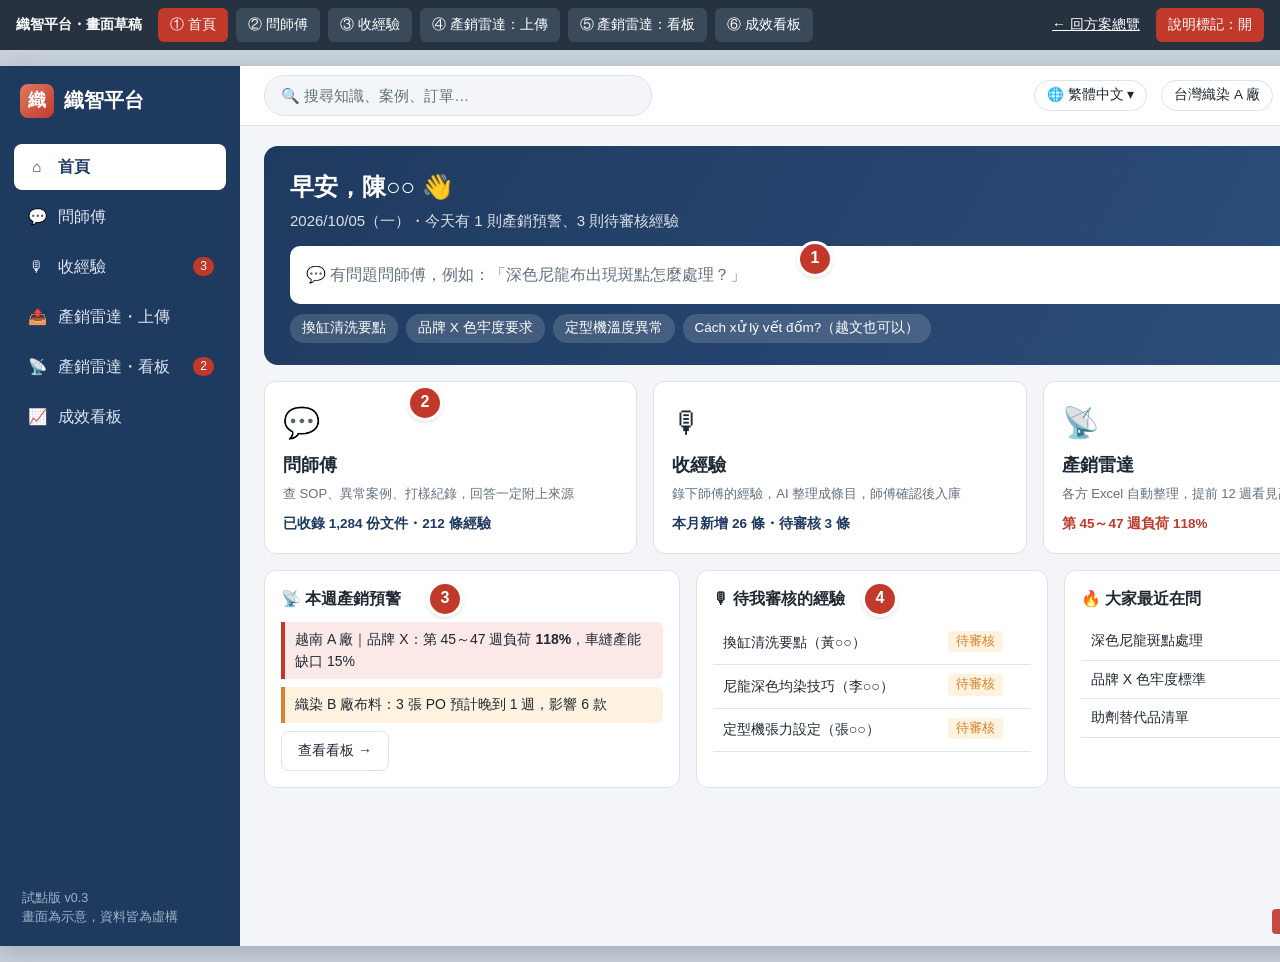
==== option_a.html @ 08788fbf "Add option hub and mockups for options B, C, D Co-Authored-By: Claude Opus 5.5 <noreply@anthropic.co" ====
<!doctype html>
<html lang="zh-Hant">
<head>
<meta charset="utf-8">
<meta name="viewport" content="width=device-width, initial-scale=1">
<title>織智平台 畫面草稿</title>
<style>
:root{
  --navy:#1F3A5F; --navy-2:#2C4F7C; --navy-soft:#E8EEF6;
  --red:#C0392B; --red-soft:#FBE9E7; --amber:#D9822B; --amber-soft:#FFF3E0;
  --green:#2E7D32; --green-soft:#E8F5E9;
  --bg:#F3F5F8; --card:#FFFFFF; --line:#DDE3EA; --text:#1F2933; --muted:#62707F;
}
*{box-sizing:border-box}
html,body{margin:0}
body{background:#C9D1DB;font-family:"Microsoft JhengHei","PingFang TC","Noto Sans TC",sans-serif;color:var(--text);font-size:15px;line-height:1.55}
.toolbar{position:sticky;top:0;z-index:50;background:#26323F;color:#fff;display:flex;gap:8px;align-items:center;padding:8px 16px;font-size:14px;flex-wrap:wrap}
.toolbar b{margin-right:8px}
.toolbar button{background:#3B4A5A;color:#fff;border:0;border-radius:6px;padding:6px 12px;font:inherit;cursor:pointer}
.toolbar button.on{background:var(--red)}
.toolbar .sp{flex:1}
body.shot .toolbar{display:none}

.app{width:1440px;height:880px;margin:16px auto;background:var(--bg);display:grid;grid-template-columns:240px 1fr;grid-template-rows:60px 1fr;box-shadow:0 6px 24px rgba(0,0,0,.18);position:relative;overflow:hidden}
body.shot .app{margin:0;box-shadow:none}
.side{grid-row:1/3;background:var(--navy);color:#DCE6F2;padding:18px 14px;display:flex;flex-direction:column;gap:4px}
.logo{display:flex;align-items:center;gap:10px;color:#fff;font-weight:700;font-size:20px;margin:0 6px 22px}
.logo i{width:34px;height:34px;border-radius:8px;background:linear-gradient(135deg,#E07A5F,#C0392B);display:grid;place-items:center;font-style:normal;font-size:18px}
.nav{display:flex;align-items:center;gap:10px;padding:11px 12px;border-radius:8px;cursor:pointer;font-size:15.5px}
.nav:hover{background:rgba(255,255,255,.08)}
.nav.on{background:#fff;color:var(--navy);font-weight:700}
.nav .ic{width:22px;text-align:center}
.nav .cnt{margin-left:auto;background:var(--red);color:#fff;border-radius:10px;font-size:12px;padding:0 7px}
.side .foot{margin-top:auto;font-size:12.5px;color:#9FB2C8;padding:0 8px}
.top{background:#fff;border-bottom:1px solid var(--line);display:flex;align-items:center;gap:14px;padding:0 24px}
.top .search{flex:1;max-width:560px;background:var(--bg);border:1px solid var(--line);border-radius:20px;padding:8px 16px;color:var(--muted)}
.top .sp{flex:1}
.pill{border:1px solid var(--line);border-radius:16px;padding:4px 12px;font-size:13.5px;background:#fff}
.user{display:flex;align-items:center;gap:8px;font-size:14px}
.avatar{width:34px;height:34px;border-radius:50%;background:#7A9CC6;color:#fff;display:grid;place-items:center;font-weight:700}
.demo-tag{position:absolute;right:16px;bottom:12px;background:rgba(192,57,43,.9);color:#fff;font-size:12px;padding:3px 10px;border-radius:4px;z-index:5}

.main{padding:20px 24px;overflow:hidden;position:relative}
.screen{display:none;height:100%}
.screen.on{display:block}
h1{font-size:22px;margin:0 0 4px}
.sub{color:var(--muted);font-size:14px;margin-bottom:14px}
.card{background:var(--card);border:1px solid var(--line);border-radius:12px;padding:16px}
.card h3{margin:0 0 10px;font-size:16px;display:flex;align-items:center;gap:8px}
.muted{color:var(--muted)}
.small{font-size:13px}
.btn{display:inline-block;border-radius:8px;padding:8px 16px;font-size:14px;border:1px solid var(--line);background:#fff;cursor:pointer}
.btn.pri{background:var(--navy);border-color:var(--navy);color:#fff}
.btn.red{background:var(--red);border-color:var(--red);color:#fff}
.tag{display:inline-block;border-radius:4px;padding:1px 8px;font-size:12.5px;background:var(--navy-soft);color:var(--navy);margin:0 4px 4px 0}
.tag.red{background:var(--red-soft);color:var(--red)} .tag.amber{background:var(--amber-soft);color:var(--amber)} .tag.green{background:var(--green-soft);color:var(--green)}
.row{display:flex;gap:16px}
table{border-collapse:collapse;width:100%;font-size:14px}
th,td{border-bottom:1px solid var(--line);padding:8px 10px;text-align:left}
th{background:#F7F9FB;color:var(--muted);font-weight:600}

/* annotations */
.anno{position:absolute;z-index:20;width:30px;height:30px;border-radius:50%;background:var(--red);color:#fff;font-weight:700;display:grid;place-items:center;font-size:16px;box-shadow:0 0 0 3px #fff,0 2px 6px rgba(0,0,0,.3)}
body.noanno .anno{display:none}

/* home */
.hero{background:linear-gradient(120deg,var(--navy),var(--navy-2));color:#fff;border-radius:14px;padding:22px 26px}
.hero h1{color:#fff;font-size:24px}
.askbox{margin-top:14px;background:#fff;border-radius:10px;padding:12px 16px;color:var(--muted);display:flex;align-items:center;gap:10px;font-size:16px}
.askbox .go{margin-left:auto;background:var(--red);color:#fff;border-radius:8px;padding:6px 16px;font-size:14px}
.chips{margin-top:10px;display:flex;gap:8px;flex-wrap:wrap}
.chips span{background:rgba(255,255,255,.15);border-radius:14px;padding:4px 12px;font-size:13.5px}
.mods{display:grid;grid-template-columns:repeat(3,1fr);gap:16px;margin-top:16px}
.mod{background:#fff;border:1px solid var(--line);border-radius:12px;padding:18px;cursor:pointer}
.mod .ic{font-size:30px}
.mod h3{margin:6px 0 4px;font-size:18px}
.mod .num{font-size:13.5px;margin-top:10px;color:var(--navy);font-weight:700}

/* chat */
.chat-grid{display:grid;grid-template-columns:230px 1fr 330px;gap:16px;height:100%}
.hist .item{padding:9px 10px;border-radius:8px;font-size:14px;margin-bottom:4px}
.hist .item.on{background:var(--navy-soft);color:var(--navy);font-weight:700}
.filter{font-size:13.5px;margin-bottom:10px}
.filter label{display:block;color:var(--muted);font-size:12.5px;margin-top:8px}
.filter .sel{border:1px solid var(--line);border-radius:6px;padding:5px 9px;background:#fff}
.chat{display:flex;flex-direction:column;gap:12px;overflow:hidden}
.msg-q{align-self:flex-end;background:var(--navy);color:#fff;border-radius:14px 14px 2px 14px;padding:10px 14px;max-width:80%}
.msg-a{background:#fff;border:1px solid var(--line);border-radius:2px 14px 14px 14px;padding:14px 16px;font-size:14.5px}
.msg-a h4{margin:8px 0 4px;font-size:14.5px;color:var(--navy)}
.msg-a ol,.msg-a ul{margin:0;padding-left:20px}
.src{display:flex;gap:8px;flex-wrap:wrap;margin-top:10px}
.src span{border:1px solid #B8C7DA;background:var(--navy-soft);color:var(--navy);border-radius:6px;padding:3px 9px;font-size:13px}
.fb{display:flex;gap:8px;align-items:center;margin-top:10px;font-size:13.5px}
.fb .btn{padding:4px 12px;font-size:13px}
.inputbar{margin-top:auto;background:#fff;border:1px solid var(--line);border-radius:10px;padding:10px 14px;color:var(--muted);display:flex;gap:10px;align-items:center}
.inputbar .go{margin-left:auto;background:var(--navy);color:#fff;border-radius:8px;padding:5px 14px}
.notfound{background:var(--amber-soft);border:1px solid #F0C08A;border-radius:2px 14px 14px 14px;padding:12px 16px;font-size:14px}
.doc-prev{font-size:13.5px}
.doc-prev .hl{background:#FFF2A8}
.doc-prev .meta{font-size:12.5px;color:var(--muted);border-bottom:1px solid var(--line);padding-bottom:8px;margin-bottom:8px}

/* capture */
.steps{display:flex;gap:0;margin-bottom:14px}
.step{flex:1;text-align:center;font-size:14px;color:var(--muted);position:relative;padding-top:34px}
.step::before{content:attr(data-n);position:absolute;top:0;left:50%;transform:translateX(-50%);width:28px;height:28px;border-radius:50%;background:#C9D3DE;color:#fff;display:grid;place-items:center;font-weight:700;z-index:2}
.step::after{content:"";position:absolute;top:13px;left:-50%;width:100%;height:3px;background:#C9D3DE;z-index:1}
.step:first-child::after{display:none}
.step.done::before,.step.done::after{background:var(--green)}
.step.now::before{background:var(--red)} .step.now::after{background:var(--green)}
.step.now{color:var(--red);font-weight:700}
.cap-grid{display:grid;grid-template-columns:1fr 1.25fr;gap:16px}
.audio{display:flex;align-items:center;gap:10px;background:var(--bg);border-radius:8px;padding:8px 12px;margin:10px 0}
.audio .bar{flex:1;height:6px;border-radius:3px;background:linear-gradient(90deg,var(--navy) 38%,#C9D3DE 38%)}
.ts{font-size:14px;max-height:380px;overflow:hidden}
.ts p{margin:0 0 8px}
.ts .t{color:var(--navy);font-weight:700;font-size:12.5px;margin-right:6px}
.ts .hl{background:#FFF2A8}
.field{margin-bottom:9px}
.field label{display:block;font-size:12.5px;color:var(--muted);margin-bottom:2px}
.field .box{border:1px solid var(--line);border-radius:6px;padding:6px 10px;font-size:14px;background:#FCFDFE}
.field .box ol{margin:0;padding-left:20px}
.link-ts{font-size:12px;color:var(--navy);margin-left:6px}

/* radar */
.files{display:grid;grid-template-columns:repeat(4,1fr);gap:12px;margin-bottom:14px}
.file{background:#fff;border:1px solid var(--line);border-radius:10px;padding:12px;font-size:13.5px}
.file .nm{font-weight:700;font-size:14px;word-break:break-all}
.file.sel{border:2px solid var(--navy)}
.drop{border:2px dashed #AAB7C6;border-radius:10px;display:grid;place-items:center;color:var(--muted);font-size:14px;text-align:center;padding:12px}
.conf{display:inline-block;width:70px;height:8px;border-radius:4px;background:#E3E8EE;vertical-align:middle;margin-right:6px;position:relative;overflow:hidden}
.conf i{position:absolute;left:0;top:0;bottom:0;background:var(--green)}
.conf.low i{background:var(--amber)}
.selbox{border:1px solid var(--line);border-radius:6px;padding:3px 9px;background:#fff;display:inline-block;min-width:120px}
.selbox.warn{border-color:var(--amber);background:var(--amber-soft)}
.kpis{display:grid;grid-template-columns:repeat(4,1fr);gap:12px;margin-bottom:14px}
.kpi{background:#fff;border:1px solid var(--line);border-radius:10px;padding:12px 16px}
.kpi .v{font-size:26px;font-weight:700;color:var(--navy)}
.kpi .v.red{color:var(--red)}
.kpi .l{font-size:13px;color:var(--muted)}
.heat{display:grid;grid-template-columns:120px repeat(12,1fr);gap:3px;font-size:12.5px}
.heat div{padding:6px 2px;text-align:center;border-radius:3px}
.heat .h{background:none;color:var(--muted);font-weight:600}
.heat .rh{text-align:left;padding-left:4px;font-weight:600;background:none}
.c-g{background:#CDE8CF}.c-y{background:#FCE3B4}.c-r{background:#F4B4AA;color:#7A1F14;font-weight:700}.c-l{background:#DCE6F2}
.legend{font-size:12.5px;color:var(--muted);margin-top:8px;display:flex;gap:14px}
.legend i{display:inline-block;width:12px;height:12px;border-radius:2px;margin-right:4px;vertical-align:-1px}
.alert-sum{font-size:14px}
.alert-sum .it{border-left:4px solid var(--red);background:var(--red-soft);padding:7px 10px;margin-bottom:8px;border-radius:0 6px 6px 0}
.alert-sum .it.am{border-color:var(--amber);background:var(--amber-soft)}
.todo{font-size:13.5px}
.todo div{display:flex;gap:8px;align-items:flex-start;padding:5px 0;border-bottom:1px dashed var(--line)}
.todo .ck{width:16px;height:16px;border:2px solid #9AA5B1;border-radius:3px;flex:none;margin-top:3px}

/* kpi screen */
.kgrid{display:grid;grid-template-columns:repeat(6,1fr);gap:12px;margin-bottom:16px}
.kc{background:#fff;border:1px solid var(--line);border-radius:10px;padding:12px 14px}
.kc .v{font-size:28px;font-weight:700;color:var(--navy)}
.kc .l{font-size:13px;color:var(--muted)}
.kc .t{font-size:12.5px;margin-top:4px}
.ok{color:var(--green);font-weight:700}
</style>
</head>
<body>
<div class="toolbar">
  <b>織智平台・畫面草稿</b>
  <button data-go="home">① 首頁</button>
  <button data-go="ask">② 問師傅</button>
  <button data-go="capture">③ 收經驗</button>
  <button data-go="upload">④ 產銷雷達：上傳</button>
  <button data-go="radar">⑤ 產銷雷達：看板</button>
  <button data-go="kpi">⑥ 成效看板</button>
  <span class="sp"></span><a href="index.html" style="color:#fff;margin-right:8px">← 回方案總覽</a>
  <button id="annoBtn" class="on">說明標記：開</button>
</div>

<div class="app">
  <aside class="side">
    <div class="logo"><i>織</i>織智平台</div>
    <div class="nav" data-go="home"><span class="ic">⌂</span>首頁</div>
    <div class="nav" data-go="ask"><span class="ic">💬</span>問師傅</div>
    <div class="nav" data-go="capture"><span class="ic">🎙</span>收經驗<span class="cnt">3</span></div>
    <div class="nav" data-go="upload"><span class="ic">📤</span>產銷雷達・上傳</div>
    <div class="nav" data-go="radar"><span class="ic">📡</span>產銷雷達・看板<span class="cnt">2</span></div>
    <div class="nav" data-go="kpi"><span class="ic">📈</span>成效看板</div>
    <div class="foot">試點版 v0.3<br>畫面為示意，資料皆為虛構</div>
  </aside>
  <header class="top">
    <div class="search">🔍 搜尋知識、案例、訂單…</div>
    <span class="sp"></span>
    <span class="pill">🌐 繁體中文 ▾</span>
    <span class="pill">台灣織染 A 廠</span>
    <div class="user"><div class="avatar">陳</div>陳○○・技術課</div>
  </header>

  <main class="main">
  <!-- ============ HOME ============ -->
  <section class="screen" id="s-home">
    <div class="hero">
      <h1>早安，陳○○ 👋</h1>
      <div style="opacity:.85">2026/10/05（一）・今天有 1 則產銷預警、3 則待審核經驗</div>
      <div class="askbox">💬 有問題問師傅，例如：「深色尼龍布出現斑點怎麼處理？」<span class="go">提問</span></div>
      <div class="chips"><span>換缸清洗要點</span><span>品牌 X 色牢度要求</span><span>定型機溫度異常</span><span>Cách xử lý vết đốm?（越文也可以）</span></div>
    </div>
    <div class="mods">
      <div class="mod" data-go="ask"><div class="ic">💬</div><h3>問師傅</h3><div class="muted small">查 SOP、異常案例、打樣紀錄，回答一定附上來源</div><div class="num">已收錄 1,284 份文件・212 條經驗</div></div>
      <div class="mod" data-go="capture"><div class="ic">🎙</div><h3>收經驗</h3><div class="muted small">錄下師傅的經驗，AI 整理成條目，師傅確認後入庫</div><div class="num">本月新增 26 條・待審核 3 條</div></div>
      <div class="mod" data-go="radar"><div class="ic">📡</div><h3>產銷雷達</h3><div class="muted small">各方 Excel 自動整理，提前 12 週看見高低峰</div><div class="num" style="color:var(--red)">第 45～47 週負荷 118%</div></div>
    </div>
    <div class="row" style="margin-top:16px">
      <div class="card" style="flex:1.2">
        <h3>📡 本週產銷預警</h3>
        <div class="alert-sum">
          <div class="it">越南 A 廠｜品牌 X：第 45～47 週負荷 <b>118%</b>，車縫產能缺口 15%</div>
          <div class="it am">織染 B 廠布料：3 張 PO 預計晚到 1 週，影響 6 款</div>
        </div>
        <span class="btn" data-go="radar">查看看板 →</span>
      </div>
      <div class="card" style="flex:1">
        <h3>🎙 待我審核的經驗</h3>
        <table><tr><td>換缸清洗要點（黃○○）</td><td><span class="tag amber">待審核</span></td></tr>
        <tr><td>尼龍深色均染技巧（李○○）</td><td><span class="tag amber">待審核</span></td></tr>
        <tr><td>定型機張力設定（張○○）</td><td><span class="tag amber">待審核</span></td></tr></table>
      </div>
      <div class="card" style="flex:1">
        <h3>🔥 大家最近在問</h3>
        <table><tr><td>深色尼龍斑點處理</td><td class="muted small">42 次</td></tr>
        <tr><td>品牌 X 色牢度標準</td><td class="muted small">31 次</td></tr>
        <tr><td>助劑替代品清單</td><td class="muted small">18 次</td></tr></table>
      </div>
    </div>
    <div class="anno" style="left:560px;top:118px">1</div>
    <div class="anno" style="left:170px;top:262px">2</div>
    <div class="anno" style="left:190px;top:458px">3</div>
    <div class="anno" style="left:625px;top:458px">4</div>
  </section>

  <!-- ============ ASK ============ -->
  <section class="screen" id="s-ask">
    <div class="chat-grid">
      <div class="card hist">
        <div class="filter">
          <b>查詢範圍</b>
          <label>事業</label><span class="sel">織布染整 ▾</span>
          <label>廠區</label><span class="sel">台灣 A 廠 ▾</span>
          <label>回答語言</label><span class="sel">繁體中文 ▾</span>
        </div>
        <b style="font-size:14px">我的提問紀錄</b>
        <div class="item on">深色尼龍布斑點處理</div>
        <div class="item">品牌 Y 防潑水要求</div>
        <div class="item">定型機溫度異常</div>
        <div class="item">換缸清洗步驟</div>
        <div class="item">PU 塗佈剝離強度</div>
      </div>
      <div class="chat">
        <div class="msg-q">深色尼龍布染色後出現斑點，過去怎麼處理？</div>
        <div class="msg-a">
          找到 <b>3 件相似案例</b>，整理如下：
          <h4>可能原因</h4>
          <ol><li>前處理不完全，油劑或漿料殘留</li><li>染料溶解不完全或凝聚</li><li>升溫過快，造成上染不均</li></ol>
          <h4>處置步驟</h4>
          <ol><li>先取樣確認斑點位置：布面普遍 → 查前處理；局部 → 查染料溶解</li><li>重新精練後回修，並加強溶解與過濾</li><li>調整升溫曲線（案例 #2025-032 降為每分鐘 1℃ 後改善）</li></ol>
          <h4>注意事項</h4>
          <ul><li>品牌 X 的深色款，回修前需先通知業務確認</li></ul>
          <div class="src"><span>📄 異常報告 #2024-117</span><span>📄 異常報告 #2025-032</span><span>📘 染色 SOP 第 4.2 節（2025/06 更新）</span></div>
          <div class="fb"><span class="muted">對應負責人：染色課 李○○</span><span style="flex:1"></span><span class="btn">👍 有用</span><span class="btn">👎 不準</span><span class="btn">轉問專家</span></div>
        </div>
        <div class="msg-q">品牌 Y 今年新款的防潑水等級要求是多少？</div>
        <div class="notfound">⚠️ <b>知識庫中找不到可靠資料</b>，不提供推測答案。<br>建議詢問：業務二課 林○○（品牌 Y 窗口）。此問題已記錄為「知識缺口」，會通知知識管理員補充。</div>
        <div class="inputbar">輸入問題，可用中文、English、Tiếng Việt…<span class="go">送出</span></div>
      </div>
      <div class="card doc-prev">
        <h3>📄 來源預覽</h3>
        <div class="meta">異常報告 #2025-032｜染色課｜2025/03/14<br>產品：尼龍 70D 平織，深藍色</div>
        <p><b>現象：</b>染色後布面出現深色小點，約每米 5～8 點。</p>
        <p><b>原因分析：</b>升溫段每分鐘 2.5℃，<span class="hl">染料在 60～80℃ 區間快速上染，造成局部凝聚</span>。</p>
        <p><b>對策：</b><span class="hl">升溫改為每分鐘 1℃</span>，並在 70℃ 保溫 10 分鐘；回修 2 缸後合格。</p>
        <p class="muted small">審核人：李○○｜被引用 18 次</p>
        <span class="btn">開啟完整文件</span>
      </div>
    </div>
    <div class="anno" style="left:120px;top:4px">1</div>
    <div class="anno" style="left:262px;top:46px">2</div>
    <div class="anno" style="left:262px;top:368px">3</div>
    <div class="anno" style="left:780px;top:432px">4</div>
    <div class="anno" style="left:262px;top:520px">5</div>
    <div class="anno" style="left:1068px;top:4px">6</div>
  </section>

  <!-- ============ CAPTURE ============ -->
  <section class="screen" id="s-capture">
    <h1>收經驗：換缸清洗要點</h1>
    <div class="sub">受訪：黃○○（染色課資深技師，年資 32 年）｜訪談：知識管理員 吳○○｜2026/10/02</div>
    <div class="steps">
      <div class="step done" data-n="✓">錄音上傳</div><div class="step done" data-n="✓">自動轉文字</div><div class="step done" data-n="✓">AI 整理條目</div><div class="step now" data-n="4">師傅審核</div><div class="step" data-n="5">入庫可查詢</div>
    </div>
    <div class="cap-grid">
      <div class="card">
        <h3>🎙 訪談逐字稿</h3>
        <div class="audio">▶<div class="bar"></div><span class="small muted">10:52 / 28:41</span></div>
        <div class="ts">
          <p><span class="t">03:12</span>換缸最怕的就是前一缸是深色，下一缸是淺色，那個殘留一點點就整缸報廢。</p>
          <p><span class="t">05:40</span><span class="hl">我們的做法是深轉淺一定要跑兩次清缸，第一次用鹼劑加溫到 90 度跑 20 分鐘</span>，第二次清水。</p>
          <p><span class="t">08:05</span>新人常常忘記看過濾網，那邊藏最多，<span class="hl">每次清缸都要拆過濾網沖</span>。</p>
          <p><span class="t">10:52</span>還有一個，品牌 X 的白色款，我們都會先跑一缸試布，<span class="hl">白度合格才放大貨</span>。</p>
          <p><span class="t">14:30</span>如果趕交期想省一次清缸，你就要算，報廢一缸的錢比多花 40 分鐘多太多了。</p>
        </div>
      </div>
      <div class="card">
        <h3>🤖 AI 整理的經驗條目 <span class="tag amber">待師傅確認</span></h3>
        <div class="field"><label>適用情境</label><div class="box">染色機由深色轉淺色（尤其轉白色）時的清缸作業</div></div>
        <div class="field"><label>常見問題</label><div class="box">前缸染料殘留，造成淺色整缸污染報廢</div></div>
        <div class="field"><label>做法</label><div class="box"><ol><li>深轉淺跑兩次清缸：第一次鹼劑 90℃ × 20 分鐘，第二次清水<span class="link-ts">▶05:40</span></li><li>每次清缸都要拆過濾網沖洗<span class="link-ts">▶08:05</span></li><li>品牌 X 白色款先跑試布，白度合格才放大貨<span class="link-ts">▶10:52</span></li></ol></div></div>
        <div class="field"><label>注意事項</label><div class="box">不可為趕交期省略清缸，報廢一缸的損失遠大於多 40 分鐘工時<span class="link-ts">▶14:30</span></div></div>
        <div class="field"><label>標籤</label><div class="box"><span class="tag">織布染整</span><span class="tag">台灣 A 廠</span><span class="tag">清缸</span><span class="tag">深轉淺</span><span class="tag">品牌 X</span></div></div>
        <div style="display:flex;gap:8px;align-items:center;margin-top:6px">
          <span class="btn red">✓ 確認入庫</span><span class="btn">✎ 修改</span><span class="btn">↩ 退回重整</span>
          <span class="small muted" style="margin-left:auto">未經師傅確認，不會被「問師傅」引用</span>
        </div>
      </div>
    </div>
    <div class="anno" style="left:690px;top:66px">1</div>
    <div class="anno" style="left:350px;top:226px">2</div>
    <div class="anno" style="left:1060px;top:390px">3</div>
    <div class="anno" style="left:868px;top:598px">4</div>
  </section>

  <!-- ============ UPLOAD ============ -->
  <section class="screen" id="s-upload">
    <h1>產銷雷達：本週資料上傳</h1>
    <div class="sub">第 41 週｜越南 A 廠 × 品牌 X｜沿用原本的 Excel，不需要改格式</div>
    <div class="files">
      <div class="file"><div class="nm">📗 品牌X_FCST_W41.xlsx</div><div class="muted small">品牌預估・312 筆</div><span class="tag green">✓ 已自動對應</span></div>
      <div class="file"><div class="nm">📗 訂單明細_VN-A.xlsx</div><div class="muted small">已下訂單・148 筆</div><span class="tag green">✓ 已自動對應</span></div>
      <div class="file sel"><div class="nm">📗 布料交期_織染B廠.xlsx</div><div class="muted small">布料到料預估・64 筆</div><span class="tag amber">⚠ 1 欄待確認</span></div>
      <div class="drop">⬆ 拖曳 Excel 到這裡<br><span class="small">產能表、輔料交期…</span></div>
    </div>
    <div class="row">
      <div class="card" style="flex:1.6">
        <h3>欄位對應：布料交期_織染B廠.xlsx</h3>
        <table>
          <tr><th>檔案裡的欄位</th><th>範例內容</th><th>對應到平台欄位</th><th>AI 把握度</th></tr>
          <tr><td>PO#</td><td>FB-24117</td><td><span class="selbox">採購單號 ▾</span></td><td><span class="conf"><i style="width:98%"></i></span>98%</td></tr>
          <tr><td>Style</td><td>XJ-2210</td><td><span class="selbox">款號 ▾</span></td><td><span class="conf"><i style="width:97%"></i></span>97%</td></tr>
          <tr><td>Col.</td><td>NAVY 410</td><td><span class="selbox">顏色 ▾</span></td><td><span class="conf"><i style="width:93%"></i></span>93%</td></tr>
          <tr><td>Yds</td><td>3,200</td><td><span class="selbox">數量（碼）▾</span></td><td><span class="conf"><i style="width:95%"></i></span>95%</td></tr>
          <tr><td>ETA Wk</td><td>W44</td><td><span class="selbox warn">到料週 ／ 出貨週？▾</span></td><td><span class="conf low"><i style="width:61%"></i></span>61%</td></tr>
          <tr><td>Remark</td><td>重染一缸</td><td><span class="selbox">備註（不參與計算）▾</span></td><td><span class="conf"><i style="width:90%"></i></span>90%</td></tr>
        </table>
        <div style="display:flex;gap:8px;margin-top:12px;align-items:center"><span class="btn pri">✓ 確認，並記住這個檔案格式</span><span class="small muted">下週同格式檔案會自動對應</span></div>
      </div>
      <div class="card" style="flex:1">
        <h3>🔎 資料檢查</h3>
        <div class="alert-sum">
          <div class="it am">3 筆數量為 0，請確認是否取消</div>
          <div class="it am">2 筆到料週早於下單週</div>
          <div class="it">款號 XJ-2215 在訂單中找不到對應 FCST</div>
        </div>
        <div class="small muted" style="margin-top:6px">問題筆數可下載成 Excel，交給來源單位修正</div>
        <div style="margin-top:14px"><span class="btn">⬇ 下載問題清單</span></div>
      </div>
    </div>
    <div class="anno" style="left:30px;top:84px">1</div>
    <div class="anno" style="left:1010px;top:84px">2</div>
    <div class="anno" style="left:470px;top:452px">3</div>
    <div class="anno" style="left:80px;top:560px">4</div>
    <div class="anno" style="left:1110px;top:258px">5</div>
  </section>

  <!-- ============ RADAR ============ -->
  <section class="screen" id="s-radar">
    <h1>產銷雷達：未來 12 週看板</h1>
    <div class="sub">越南 A 廠 × 品牌 X｜資料更新：2026/10/05 08:00（每週一自動更新）</div>
    <div class="kpis">
      <div class="kpi"><div class="v red">3 週</div><div class="l">負荷超過 100% 的週數</div></div>
      <div class="kpi"><div class="v">2 週</div><div class="l">負荷低於 75% 的低峰週</div></div>
      <div class="kpi"><div class="v red">5 張</div><div class="l">布料、輔料可能晚到的 PO</div></div>
      <div class="kpi"><div class="v">4 款</div><div class="l">PP 樣尚未完成</div></div>
    </div>
    <div class="row">
      <div class="card" style="flex:1.7">
        <h3>12 週負荷熱度圖</h3>
        <div class="heat">
          <div class="h"></div><div class="h">W42</div><div class="h">W43</div><div class="h">W44</div><div class="h">W45</div><div class="h">W46</div><div class="h">W47</div><div class="h">W48</div><div class="h">W49</div><div class="h">W50</div><div class="h">W51</div><div class="h">W52</div><div class="h">W53</div>
          <div class="rh">整體負荷</div><div class="c-g">88%</div><div class="c-g">92%</div><div class="c-y">99%</div><div class="c-r">112%</div><div class="c-r">118%</div><div class="c-r">109%</div><div class="c-y">97%</div><div class="c-g">85%</div><div class="c-l">72%</div><div class="c-l">68%</div><div class="c-g">80%</div><div class="c-g">84%</div>
          <div class="rh">Sewing 車縫</div><div class="c-g">86%</div><div class="c-g">90%</div><div class="c-y">101%</div><div class="c-r">115%</div><div class="c-r">121%</div><div class="c-r">111%</div><div class="c-y">98%</div><div class="c-g">84%</div><div class="c-l">70%</div><div class="c-l">66%</div><div class="c-g">79%</div><div class="c-g">83%</div>
          <div class="rh">Fabric 布料</div><div class="c-g">OK</div><div class="c-g">OK</div><div class="c-y">1 PO</div><div class="c-r">3 PO</div><div class="c-y">1 PO</div><div class="c-g">OK</div><div class="c-g">OK</div><div class="c-g">OK</div><div class="c-g">OK</div><div class="c-g">OK</div><div class="c-g">OK</div><div class="c-g">OK</div>
          <div class="rh">Trims 輔料</div><div class="c-g">OK</div><div class="c-g">OK</div><div class="c-g">OK</div><div class="c-y">2 PO</div><div class="c-g">OK</div><div class="c-g">OK</div><div class="c-g">OK</div><div class="c-g">OK</div><div class="c-g">OK</div><div class="c-g">OK</div><div class="c-g">OK</div><div class="c-g">OK</div>
          <div class="rh">PP Sample</div><div class="c-g">OK</div><div class="c-y">2 款</div><div class="c-y">2 款</div><div class="c-g">OK</div><div class="c-g">OK</div><div class="c-g">OK</div><div class="c-g">OK</div><div class="c-g">OK</div><div class="c-g">OK</div><div class="c-g">OK</div><div class="c-g">OK</div><div class="c-g">OK</div>
        </div>
        <div class="legend"><span><i class="c-r"></i>超過產能／缺料</span><span><i class="c-y"></i>接近滿載／需注意</span><span><i class="c-g"></i>正常</span><span><i class="c-l"></i>低峰（可提前生產）</span></div>
        <h3 style="margin-top:16px">需求工時 vs 產能（千小時）</h3>
        <svg viewBox="0 0 760 170" width="100%" height="170" font-family="Microsoft JhengHei" font-size="12">
          <line x1="40" y1="140" x2="750" y2="140" stroke="#C9D3DE"/>
          <g fill="#7A9CC6">
            <rect x="52" y="52" width="38" height="88"/><rect x="111" y="48" width="38" height="92"/><rect x="170" y="41" width="38" height="99"/>
            <rect x="229" y="28" width="38" height="112" fill="#E07A5F"/><rect x="288" y="22" width="38" height="118" fill="#E07A5F"/><rect x="347" y="31" width="38" height="109" fill="#E07A5F"/>
            <rect x="406" y="43" width="38" height="97"/><rect x="465" y="55" width="38" height="85"/><rect x="524" y="68" width="38" height="72" fill="#B8C7DA"/><rect x="583" y="72" width="38" height="68" fill="#B8C7DA"/><rect x="642" y="60" width="38" height="80"/><rect x="701" y="56" width="38" height="84"/>
          </g>
          <line x1="40" y1="40" x2="750" y2="40" stroke="#C0392B" stroke-width="2" stroke-dasharray="6 4"/>
          <text x="600" y="34" fill="#C0392B">產能上限 100%</text>
          <g fill="#62707F" text-anchor="middle"><text x="71" y="158">W42</text><text x="248" y="158">W45</text><text x="307" y="158">W46</text><text x="366" y="158">W47</text><text x="543" y="158">W50</text><text x="720" y="158">W53</text></g>
        </svg>
      </div>
      <div class="card" style="flex:1">
        <h3>🤖 本週預警摘要</h3>
        <div class="alert-sum">
          <div class="it"><b>第 45～47 週超載</b>（最高 118%）：品牌 X 秋冬補單集中，車縫缺口約 15%。</div>
          <div class="it am"><b>布料風險</b>：織染 B 廠 3 張 PO 預計晚 1 週，影響 6 款（皆在第 45 週上線）。</div>
          <div class="it am"><b>低峰機會</b>：第 50～51 週負荷僅 66～72%。</div>
        </div>
        <h3 style="margin-top:12px">建議討論事項</h3>
        <div class="todo">
          <div><span class="ck"></span>NAVY 410 等 4 個相同顏色小單合併生產（業務・生管）</div>
          <div><span class="ck"></span>2 款基本款提前至第 50 週生產（生管）</div>
          <div><span class="ck"></span>與織染 B 廠確認 3 張 PO 可否分批出貨（採購）</div>
          <div><span class="ck"></span>評估第 46 週外發 1 條線（廠長）</div>
        </div>
        <div class="small muted" style="margin-top:8px">AI 只提供建議，由週會決定是否執行</div>
      </div>
    </div>
    <div class="anno" style="left:30px;top:86px">1</div>
    <div class="anno" style="left:300px;top:200px">2</div>
    <div class="anno" style="left:490px;top:452px">3</div>
    <div class="anno" style="left:1060px;top:200px">4</div>
    <div class="anno" style="left:872px;top:420px">5</div>
  </section>

  <!-- ============ KPI ============ -->
  <section class="screen" id="s-kpi">
    <h1>成效看板（管理層）</h1>
    <div class="sub">試點期間：2026/11 ～ 2027/04｜與第 1 月基準線比較</div>
    <div class="kgrid">
      <div class="kc"><div class="l">標準題庫正確率</div><div class="v">87%</div><div class="t">目標 ≥85% <span class="ok">達標</span></div></div>
      <div class="kc"><div class="l">找到答案所需時間</div><div class="v">-58%</div><div class="t">目標 -50% <span class="ok">達標</span></div></div>
      <div class="kc"><div class="l">試點人員每週使用率</div><div class="v">64%</div><div class="t">目標 ≥60% <span class="ok">達標</span></div></div>
      <div class="kc"><div class="l">已入庫經驗條目</div><div class="v">212</div><div class="t">目標 ≥200 <span class="ok">達標</span></div></div>
      <div class="kc"><div class="l">每週資料彙整工時</div><div class="v">-52%</div><div class="t">目標 -50% <span class="ok">達標</span></div></div>
      <div class="kc"><div class="l">平均預警提前量</div><div class="v">5.2 週</div><div class="t">目標 ≥4 週 <span class="ok">達標</span></div></div>
    </div>
    <div class="row">
      <div class="card" style="flex:1.1">
        <h3>標準題庫正確率（每月重測 100 題）</h3>
        <svg viewBox="0 0 520 220" width="100%" height="220" font-family="Microsoft JhengHei" font-size="12">
          <line x1="40" y1="190" x2="500" y2="190" stroke="#C9D3DE"/>
          <line x1="40" y1="58" x2="500" y2="58" stroke="#2E7D32" stroke-dasharray="6 4"/><text x="44" y="52" fill="#2E7D32">目標 85%</text>
          <polyline points="80,140 180,118 280,91 380,64 470,51" fill="none" stroke="#1F3A5F" stroke-width="3"/>
          <g fill="#1F3A5F"><circle cx="80" cy="140" r="5"/><circle cx="180" cy="118" r="5"/><circle cx="280" cy="91" r="5"/><circle cx="380" cy="64" r="5"/><circle cx="470" cy="51" r="5"/></g>
          <g text-anchor="middle" fill="#1F3A5F" font-weight="700"><text x="80" y="128">68%</text><text x="180" y="106">74%</text><text x="280" y="79">81%</text><text x="380" y="52">85%</text><text x="470" y="40">87%</text></g>
          <g text-anchor="middle" fill="#62707F"><text x="80" y="208">第2月</text><text x="180" y="208">第3月</text><text x="280" y="208">第4月</text><text x="380" y="208">第5月</text><text x="470" y="208">第6月</text></g>
        </svg>
      </div>
      <div class="card" style="flex:1">
        <h3>🕳 知識缺口（問了但查不到）</h3>
        <table><tr><th>問題</th><th>次數</th><th>處理</th></tr>
        <tr><td>品牌 Y 防潑水等級</td><td>14</td><td><span class="tag amber">訪談排定</span></td></tr>
        <tr><td>回收尼龍染色條件</td><td>9</td><td><span class="tag amber">收集中</span></td></tr>
        <tr><td>越南廠鍋爐水質標準</td><td>6</td><td><span class="tag">待指派</span></td></tr>
        <tr><td>新助劑 SDS 文件</td><td>5</td><td><span class="tag green">已補齊</span></td></tr></table>
      </div>
      <div class="card" style="flex:0.9">
        <h3>🏅 傳承貢獻排行</h3>
        <table><tr><th>師傅</th><th>條目</th><th>被查閱</th></tr>
        <tr><td>黃○○</td><td>34</td><td>612</td></tr>
        <tr><td>李○○</td><td>28</td><td>540</td></tr>
        <tr><td>張○○</td><td>21</td><td>377</td></tr>
        <tr><td>吳○○</td><td>17</td><td>254</td></tr></table>
      </div>
    </div>
    <div class="anno" style="left:178px;top:84px">1</div>
    <div class="anno" style="left:310px;top:237px">2</div>
    <div class="anno" style="left:680px;top:237px">3</div>
    <div class="anno" style="left:1000px;top:237px">4</div>
  </section>
  </main>
  <div class="demo-tag">示意畫面・資料皆為虛構</div>
</div>

<script>
const screens=['home','ask','capture','upload','radar','kpi'];
function go(id){
  if(!screens.includes(id)) id='home';
  document.querySelectorAll('.screen').forEach(s=>s.classList.toggle('on',s.id==='s-'+id));
  document.querySelectorAll('.nav').forEach(n=>n.classList.toggle('on',n.dataset.go===id));
  document.querySelectorAll('.toolbar [data-go]').forEach(n=>n.classList.toggle('on',n.dataset.go===id));
  if(location.hash!=='#'+id) history.replaceState(null,'','#'+id);
}
document.addEventListener('click',e=>{const t=e.target.closest('[data-go]');if(t)go(t.dataset.go);});
document.getElementById('annoBtn').onclick=function(){
  document.body.classList.toggle('noanno');
  const on=!document.body.classList.contains('noanno');
  this.textContent='說明標記：'+(on?'開':'關');this.classList.toggle('on',on);
};
if(new URLSearchParams(location.search).has('shot')) document.body.classList.add('shot');
go(location.hash.slice(1));
window.addEventListener('hashchange',()=>go(location.hash.slice(1)));
</script>
</body>
</html>
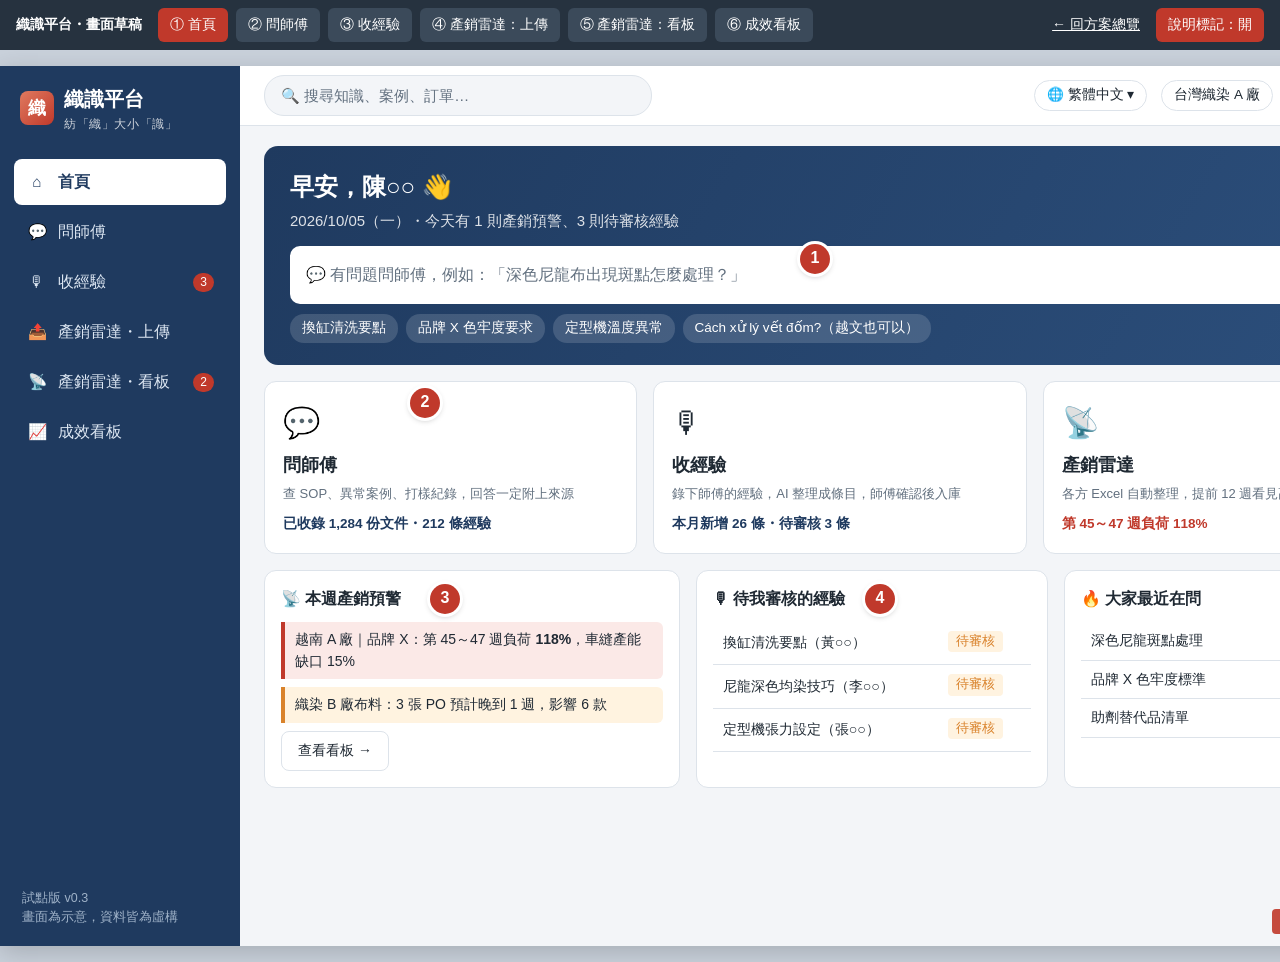
==== commit 4baf0901: "Rename platform to 織識平台 with tagline 紡「織」大小「識」 (option_a.html) Co-Authored-By: Claude Opus 5.5 <nore" ====
--- a/option_a.html
+++ b/option_a.html
@@ -1,498 +1,498 @@
-<!doctype html>
-<html lang="zh-Hant">
-<head>
-<meta charset="utf-8">
-<meta name="viewport" content="width=device-width, initial-scale=1">
-<title>織智平台 畫面草稿</title>
-<style>
-:root{
-  --navy:#1F3A5F; --navy-2:#2C4F7C; --navy-soft:#E8EEF6;
-  --red:#C0392B; --red-soft:#FBE9E7; --amber:#D9822B; --amber-soft:#FFF3E0;
-  --green:#2E7D32; --green-soft:#E8F5E9;
-  --bg:#F3F5F8; --card:#FFFFFF; --line:#DDE3EA; --text:#1F2933; --muted:#62707F;
-}
-*{box-sizing:border-box}
-html,body{margin:0}
-body{background:#C9D1DB;font-family:"Microsoft JhengHei","PingFang TC","Noto Sans TC",sans-serif;color:var(--text);font-size:15px;line-height:1.55}
-.toolbar{position:sticky;top:0;z-index:50;background:#26323F;color:#fff;display:flex;gap:8px;align-items:center;padding:8px 16px;font-size:14px;flex-wrap:wrap}
-.toolbar b{margin-right:8px}
-.toolbar button{background:#3B4A5A;color:#fff;border:0;border-radius:6px;padding:6px 12px;font:inherit;cursor:pointer}
-.toolbar button.on{background:var(--red)}
-.toolbar .sp{flex:1}
-body.shot .toolbar{display:none}
-
-.app{width:1440px;height:880px;margin:16px auto;background:var(--bg);display:grid;grid-template-columns:240px 1fr;grid-template-rows:60px 1fr;box-shadow:0 6px 24px rgba(0,0,0,.18);position:relative;overflow:hidden}
-body.shot .app{margin:0;box-shadow:none}
-.side{grid-row:1/3;background:var(--navy);color:#DCE6F2;padding:18px 14px;display:flex;flex-direction:column;gap:4px}
-.logo{display:flex;align-items:center;gap:10px;color:#fff;font-weight:700;font-size:20px;margin:0 6px 22px}
-.logo i{width:34px;height:34px;border-radius:8px;background:linear-gradient(135deg,#E07A5F,#C0392B);display:grid;place-items:center;font-style:normal;font-size:18px}
-.nav{display:flex;align-items:center;gap:10px;padding:11px 12px;border-radius:8px;cursor:pointer;font-size:15.5px}
-.nav:hover{background:rgba(255,255,255,.08)}
-.nav.on{background:#fff;color:var(--navy);font-weight:700}
-.nav .ic{width:22px;text-align:center}
-.nav .cnt{margin-left:auto;background:var(--red);color:#fff;border-radius:10px;font-size:12px;padding:0 7px}
-.side .foot{margin-top:auto;font-size:12.5px;color:#9FB2C8;padding:0 8px}
-.top{background:#fff;border-bottom:1px solid var(--line);display:flex;align-items:center;gap:14px;padding:0 24px}
-.top .search{flex:1;max-width:560px;background:var(--bg);border:1px solid var(--line);border-radius:20px;padding:8px 16px;color:var(--muted)}
-.top .sp{flex:1}
-.pill{border:1px solid var(--line);border-radius:16px;padding:4px 12px;font-size:13.5px;background:#fff}
-.user{display:flex;align-items:center;gap:8px;font-size:14px}
-.avatar{width:34px;height:34px;border-radius:50%;background:#7A9CC6;color:#fff;display:grid;place-items:center;font-weight:700}
-.demo-tag{position:absolute;right:16px;bottom:12px;background:rgba(192,57,43,.9);color:#fff;font-size:12px;padding:3px 10px;border-radius:4px;z-index:5}
-
-.main{padding:20px 24px;overflow:hidden;position:relative}
-.screen{display:none;height:100%}
-.screen.on{display:block}
-h1{font-size:22px;margin:0 0 4px}
-.sub{color:var(--muted);font-size:14px;margin-bottom:14px}
-.card{background:var(--card);border:1px solid var(--line);border-radius:12px;padding:16px}
-.card h3{margin:0 0 10px;font-size:16px;display:flex;align-items:center;gap:8px}
-.muted{color:var(--muted)}
-.small{font-size:13px}
-.btn{display:inline-block;border-radius:8px;padding:8px 16px;font-size:14px;border:1px solid var(--line);background:#fff;cursor:pointer}
-.btn.pri{background:var(--navy);border-color:var(--navy);color:#fff}
-.btn.red{background:var(--red);border-color:var(--red);color:#fff}
-.tag{display:inline-block;border-radius:4px;padding:1px 8px;font-size:12.5px;background:var(--navy-soft);color:var(--navy);margin:0 4px 4px 0}
-.tag.red{background:var(--red-soft);color:var(--red)} .tag.amber{background:var(--amber-soft);color:var(--amber)} .tag.green{background:var(--green-soft);color:var(--green)}
-.row{display:flex;gap:16px}
-table{border-collapse:collapse;width:100%;font-size:14px}
-th,td{border-bottom:1px solid var(--line);padding:8px 10px;text-align:left}
-th{background:#F7F9FB;color:var(--muted);font-weight:600}
-
-/* annotations */
-.anno{position:absolute;z-index:20;width:30px;height:30px;border-radius:50%;background:var(--red);color:#fff;font-weight:700;display:grid;place-items:center;font-size:16px;box-shadow:0 0 0 3px #fff,0 2px 6px rgba(0,0,0,.3)}
-body.noanno .anno{display:none}
-
-/* home */
-.hero{background:linear-gradient(120deg,var(--navy),var(--navy-2));color:#fff;border-radius:14px;padding:22px 26px}
-.hero h1{color:#fff;font-size:24px}
-.askbox{margin-top:14px;background:#fff;border-radius:10px;padding:12px 16px;color:var(--muted);display:flex;align-items:center;gap:10px;font-size:16px}
-.askbox .go{margin-left:auto;background:var(--red);color:#fff;border-radius:8px;padding:6px 16px;font-size:14px}
-.chips{margin-top:10px;display:flex;gap:8px;flex-wrap:wrap}
-.chips span{background:rgba(255,255,255,.15);border-radius:14px;padding:4px 12px;font-size:13.5px}
-.mods{display:grid;grid-template-columns:repeat(3,1fr);gap:16px;margin-top:16px}
-.mod{background:#fff;border:1px solid var(--line);border-radius:12px;padding:18px;cursor:pointer}
-.mod .ic{font-size:30px}
-.mod h3{margin:6px 0 4px;font-size:18px}
-.mod .num{font-size:13.5px;margin-top:10px;color:var(--navy);font-weight:700}
-
-/* chat */
-.chat-grid{display:grid;grid-template-columns:230px 1fr 330px;gap:16px;height:100%}
-.hist .item{padding:9px 10px;border-radius:8px;font-size:14px;margin-bottom:4px}
-.hist .item.on{background:var(--navy-soft);color:var(--navy);font-weight:700}
-.filter{font-size:13.5px;margin-bottom:10px}
-.filter label{display:block;color:var(--muted);font-size:12.5px;margin-top:8px}
-.filter .sel{border:1px solid var(--line);border-radius:6px;padding:5px 9px;background:#fff}
-.chat{display:flex;flex-direction:column;gap:12px;overflow:hidden}
-.msg-q{align-self:flex-end;background:var(--navy);color:#fff;border-radius:14px 14px 2px 14px;padding:10px 14px;max-width:80%}
-.msg-a{background:#fff;border:1px solid var(--line);border-radius:2px 14px 14px 14px;padding:14px 16px;font-size:14.5px}
-.msg-a h4{margin:8px 0 4px;font-size:14.5px;color:var(--navy)}
-.msg-a ol,.msg-a ul{margin:0;padding-left:20px}
-.src{display:flex;gap:8px;flex-wrap:wrap;margin-top:10px}
-.src span{border:1px solid #B8C7DA;background:var(--navy-soft);color:var(--navy);border-radius:6px;padding:3px 9px;font-size:13px}
-.fb{display:flex;gap:8px;align-items:center;margin-top:10px;font-size:13.5px}
-.fb .btn{padding:4px 12px;font-size:13px}
-.inputbar{margin-top:auto;background:#fff;border:1px solid var(--line);border-radius:10px;padding:10px 14px;color:var(--muted);display:flex;gap:10px;align-items:center}
-.inputbar .go{margin-left:auto;background:var(--navy);color:#fff;border-radius:8px;padding:5px 14px}
-.notfound{background:var(--amber-soft);border:1px solid #F0C08A;border-radius:2px 14px 14px 14px;padding:12px 16px;font-size:14px}
-.doc-prev{font-size:13.5px}
-.doc-prev .hl{background:#FFF2A8}
-.doc-prev .meta{font-size:12.5px;color:var(--muted);border-bottom:1px solid var(--line);padding-bottom:8px;margin-bottom:8px}
-
-/* capture */
-.steps{display:flex;gap:0;margin-bottom:14px}
-.step{flex:1;text-align:center;font-size:14px;color:var(--muted);position:relative;padding-top:34px}
-.step::before{content:attr(data-n);position:absolute;top:0;left:50%;transform:translateX(-50%);width:28px;height:28px;border-radius:50%;background:#C9D3DE;color:#fff;display:grid;place-items:center;font-weight:700;z-index:2}
-.step::after{content:"";position:absolute;top:13px;left:-50%;width:100%;height:3px;background:#C9D3DE;z-index:1}
-.step:first-child::after{display:none}
-.step.done::before,.step.done::after{background:var(--green)}
-.step.now::before{background:var(--red)} .step.now::after{background:var(--green)}
-.step.now{color:var(--red);font-weight:700}
-.cap-grid{display:grid;grid-template-columns:1fr 1.25fr;gap:16px}
-.audio{display:flex;align-items:center;gap:10px;background:var(--bg);border-radius:8px;padding:8px 12px;margin:10px 0}
-.audio .bar{flex:1;height:6px;border-radius:3px;background:linear-gradient(90deg,var(--navy) 38%,#C9D3DE 38%)}
-.ts{font-size:14px;max-height:380px;overflow:hidden}
-.ts p{margin:0 0 8px}
-.ts .t{color:var(--navy);font-weight:700;font-size:12.5px;margin-right:6px}
-.ts .hl{background:#FFF2A8}
-.field{margin-bottom:9px}
-.field label{display:block;font-size:12.5px;color:var(--muted);margin-bottom:2px}
-.field .box{border:1px solid var(--line);border-radius:6px;padding:6px 10px;font-size:14px;background:#FCFDFE}
-.field .box ol{margin:0;padding-left:20px}
-.link-ts{font-size:12px;color:var(--navy);margin-left:6px}
-
-/* radar */
-.files{display:grid;grid-template-columns:repeat(4,1fr);gap:12px;margin-bottom:14px}
-.file{background:#fff;border:1px solid var(--line);border-radius:10px;padding:12px;font-size:13.5px}
-.file .nm{font-weight:700;font-size:14px;word-break:break-all}
-.file.sel{border:2px solid var(--navy)}
-.drop{border:2px dashed #AAB7C6;border-radius:10px;display:grid;place-items:center;color:var(--muted);font-size:14px;text-align:center;padding:12px}
-.conf{display:inline-block;width:70px;height:8px;border-radius:4px;background:#E3E8EE;vertical-align:middle;margin-right:6px;position:relative;overflow:hidden}
-.conf i{position:absolute;left:0;top:0;bottom:0;background:var(--green)}
-.conf.low i{background:var(--amber)}
-.selbox{border:1px solid var(--line);border-radius:6px;padding:3px 9px;background:#fff;display:inline-block;min-width:120px}
-.selbox.warn{border-color:var(--amber);background:var(--amber-soft)}
-.kpis{display:grid;grid-template-columns:repeat(4,1fr);gap:12px;margin-bottom:14px}
-.kpi{background:#fff;border:1px solid var(--line);border-radius:10px;padding:12px 16px}
-.kpi .v{font-size:26px;font-weight:700;color:var(--navy)}
-.kpi .v.red{color:var(--red)}
-.kpi .l{font-size:13px;color:var(--muted)}
-.heat{display:grid;grid-template-columns:120px repeat(12,1fr);gap:3px;font-size:12.5px}
-.heat div{padding:6px 2px;text-align:center;border-radius:3px}
-.heat .h{background:none;color:var(--muted);font-weight:600}
-.heat .rh{text-align:left;padding-left:4px;font-weight:600;background:none}
-.c-g{background:#CDE8CF}.c-y{background:#FCE3B4}.c-r{background:#F4B4AA;color:#7A1F14;font-weight:700}.c-l{background:#DCE6F2}
-.legend{font-size:12.5px;color:var(--muted);margin-top:8px;display:flex;gap:14px}
-.legend i{display:inline-block;width:12px;height:12px;border-radius:2px;margin-right:4px;vertical-align:-1px}
-.alert-sum{font-size:14px}
-.alert-sum .it{border-left:4px solid var(--red);background:var(--red-soft);padding:7px 10px;margin-bottom:8px;border-radius:0 6px 6px 0}
-.alert-sum .it.am{border-color:var(--amber);background:var(--amber-soft)}
-.todo{font-size:13.5px}
-.todo div{display:flex;gap:8px;align-items:flex-start;padding:5px 0;border-bottom:1px dashed var(--line)}
-.todo .ck{width:16px;height:16px;border:2px solid #9AA5B1;border-radius:3px;flex:none;margin-top:3px}
-
-/* kpi screen */
-.kgrid{display:grid;grid-template-columns:repeat(6,1fr);gap:12px;margin-bottom:16px}
-.kc{background:#fff;border:1px solid var(--line);border-radius:10px;padding:12px 14px}
-.kc .v{font-size:28px;font-weight:700;color:var(--navy)}
-.kc .l{font-size:13px;color:var(--muted)}
-.kc .t{font-size:12.5px;margin-top:4px}
-.ok{color:var(--green);font-weight:700}
-</style>
-</head>
-<body>
-<div class="toolbar">
-  <b>織智平台・畫面草稿</b>
-  <button data-go="home">① 首頁</button>
-  <button data-go="ask">② 問師傅</button>
-  <button data-go="capture">③ 收經驗</button>
-  <button data-go="upload">④ 產銷雷達：上傳</button>
-  <button data-go="radar">⑤ 產銷雷達：看板</button>
-  <button data-go="kpi">⑥ 成效看板</button>
-  <span class="sp"></span><a href="index.html" style="color:#fff;margin-right:8px">← 回方案總覽</a>
-  <button id="annoBtn" class="on">說明標記：開</button>
-</div>
-
-<div class="app">
-  <aside class="side">
-    <div class="logo"><i>織</i>織智平台</div>
-    <div class="nav" data-go="home"><span class="ic">⌂</span>首頁</div>
-    <div class="nav" data-go="ask"><span class="ic">💬</span>問師傅</div>
-    <div class="nav" data-go="capture"><span class="ic">🎙</span>收經驗<span class="cnt">3</span></div>
-    <div class="nav" data-go="upload"><span class="ic">📤</span>產銷雷達・上傳</div>
-    <div class="nav" data-go="radar"><span class="ic">📡</span>產銷雷達・看板<span class="cnt">2</span></div>
-    <div class="nav" data-go="kpi"><span class="ic">📈</span>成效看板</div>
-    <div class="foot">試點版 v0.3<br>畫面為示意，資料皆為虛構</div>
-  </aside>
-  <header class="top">
-    <div class="search">🔍 搜尋知識、案例、訂單…</div>
-    <span class="sp"></span>
-    <span class="pill">🌐 繁體中文 ▾</span>
-    <span class="pill">台灣織染 A 廠</span>
-    <div class="user"><div class="avatar">陳</div>陳○○・技術課</div>
-  </header>
-
-  <main class="main">
-  <!-- ============ HOME ============ -->
-  <section class="screen" id="s-home">
-    <div class="hero">
-      <h1>早安，陳○○ 👋</h1>
-      <div style="opacity:.85">2026/10/05（一）・今天有 1 則產銷預警、3 則待審核經驗</div>
-      <div class="askbox">💬 有問題問師傅，例如：「深色尼龍布出現斑點怎麼處理？」<span class="go">提問</span></div>
-      <div class="chips"><span>換缸清洗要點</span><span>品牌 X 色牢度要求</span><span>定型機溫度異常</span><span>Cách xử lý vết đốm?（越文也可以）</span></div>
-    </div>
-    <div class="mods">
-      <div class="mod" data-go="ask"><div class="ic">💬</div><h3>問師傅</h3><div class="muted small">查 SOP、異常案例、打樣紀錄，回答一定附上來源</div><div class="num">已收錄 1,284 份文件・212 條經驗</div></div>
-      <div class="mod" data-go="capture"><div class="ic">🎙</div><h3>收經驗</h3><div class="muted small">錄下師傅的經驗，AI 整理成條目，師傅確認後入庫</div><div class="num">本月新增 26 條・待審核 3 條</div></div>
-      <div class="mod" data-go="radar"><div class="ic">📡</div><h3>產銷雷達</h3><div class="muted small">各方 Excel 自動整理，提前 12 週看見高低峰</div><div class="num" style="color:var(--red)">第 45～47 週負荷 118%</div></div>
-    </div>
-    <div class="row" style="margin-top:16px">
-      <div class="card" style="flex:1.2">
-        <h3>📡 本週產銷預警</h3>
-        <div class="alert-sum">
-          <div class="it">越南 A 廠｜品牌 X：第 45～47 週負荷 <b>118%</b>，車縫產能缺口 15%</div>
-          <div class="it am">織染 B 廠布料：3 張 PO 預計晚到 1 週，影響 6 款</div>
-        </div>
-        <span class="btn" data-go="radar">查看看板 →</span>
-      </div>
-      <div class="card" style="flex:1">
-        <h3>🎙 待我審核的經驗</h3>
-        <table><tr><td>換缸清洗要點（黃○○）</td><td><span class="tag amber">待審核</span></td></tr>
-        <tr><td>尼龍深色均染技巧（李○○）</td><td><span class="tag amber">待審核</span></td></tr>
-        <tr><td>定型機張力設定（張○○）</td><td><span class="tag amber">待審核</span></td></tr></table>
-      </div>
-      <div class="card" style="flex:1">
-        <h3>🔥 大家最近在問</h3>
-        <table><tr><td>深色尼龍斑點處理</td><td class="muted small">42 次</td></tr>
-        <tr><td>品牌 X 色牢度標準</td><td class="muted small">31 次</td></tr>
-        <tr><td>助劑替代品清單</td><td class="muted small">18 次</td></tr></table>
-      </div>
-    </div>
-    <div class="anno" style="left:560px;top:118px">1</div>
-    <div class="anno" style="left:170px;top:262px">2</div>
-    <div class="anno" style="left:190px;top:458px">3</div>
-    <div class="anno" style="left:625px;top:458px">4</div>
-  </section>
-
-  <!-- ============ ASK ============ -->
-  <section class="screen" id="s-ask">
-    <div class="chat-grid">
-      <div class="card hist">
-        <div class="filter">
-          <b>查詢範圍</b>
-          <label>事業</label><span class="sel">織布染整 ▾</span>
-          <label>廠區</label><span class="sel">台灣 A 廠 ▾</span>
-          <label>回答語言</label><span class="sel">繁體中文 ▾</span>
-        </div>
-        <b style="font-size:14px">我的提問紀錄</b>
-        <div class="item on">深色尼龍布斑點處理</div>
-        <div class="item">品牌 Y 防潑水要求</div>
-        <div class="item">定型機溫度異常</div>
-        <div class="item">換缸清洗步驟</div>
-        <div class="item">PU 塗佈剝離強度</div>
-      </div>
-      <div class="chat">
-        <div class="msg-q">深色尼龍布染色後出現斑點，過去怎麼處理？</div>
-        <div class="msg-a">
-          找到 <b>3 件相似案例</b>，整理如下：
-          <h4>可能原因</h4>
-          <ol><li>前處理不完全，油劑或漿料殘留</li><li>染料溶解不完全或凝聚</li><li>升溫過快，造成上染不均</li></ol>
-          <h4>處置步驟</h4>
-          <ol><li>先取樣確認斑點位置：布面普遍 → 查前處理；局部 → 查染料溶解</li><li>重新精練後回修，並加強溶解與過濾</li><li>調整升溫曲線（案例 #2025-032 降為每分鐘 1℃ 後改善）</li></ol>
-          <h4>注意事項</h4>
-          <ul><li>品牌 X 的深色款，回修前需先通知業務確認</li></ul>
-          <div class="src"><span>📄 異常報告 #2024-117</span><span>📄 異常報告 #2025-032</span><span>📘 染色 SOP 第 4.2 節（2025/06 更新）</span></div>
-          <div class="fb"><span class="muted">對應負責人：染色課 李○○</span><span style="flex:1"></span><span class="btn">👍 有用</span><span class="btn">👎 不準</span><span class="btn">轉問專家</span></div>
-        </div>
-        <div class="msg-q">品牌 Y 今年新款的防潑水等級要求是多少？</div>
-        <div class="notfound">⚠️ <b>知識庫中找不到可靠資料</b>，不提供推測答案。<br>建議詢問：業務二課 林○○（品牌 Y 窗口）。此問題已記錄為「知識缺口」，會通知知識管理員補充。</div>
-        <div class="inputbar">輸入問題，可用中文、English、Tiếng Việt…<span class="go">送出</span></div>
-      </div>
-      <div class="card doc-prev">
-        <h3>📄 來源預覽</h3>
-        <div class="meta">異常報告 #2025-032｜染色課｜2025/03/14<br>產品：尼龍 70D 平織，深藍色</div>
-        <p><b>現象：</b>染色後布面出現深色小點，約每米 5～8 點。</p>
-        <p><b>原因分析：</b>升溫段每分鐘 2.5℃，<span class="hl">染料在 60～80℃ 區間快速上染，造成局部凝聚</span>。</p>
-        <p><b>對策：</b><span class="hl">升溫改為每分鐘 1℃</span>，並在 70℃ 保溫 10 分鐘；回修 2 缸後合格。</p>
-        <p class="muted small">審核人：李○○｜被引用 18 次</p>
-        <span class="btn">開啟完整文件</span>
-      </div>
-    </div>
-    <div class="anno" style="left:120px;top:4px">1</div>
-    <div class="anno" style="left:262px;top:46px">2</div>
-    <div class="anno" style="left:262px;top:368px">3</div>
-    <div class="anno" style="left:780px;top:432px">4</div>
-    <div class="anno" style="left:262px;top:520px">5</div>
-    <div class="anno" style="left:1068px;top:4px">6</div>
-  </section>
-
-  <!-- ============ CAPTURE ============ -->
-  <section class="screen" id="s-capture">
-    <h1>收經驗：換缸清洗要點</h1>
-    <div class="sub">受訪：黃○○（染色課資深技師，年資 32 年）｜訪談：知識管理員 吳○○｜2026/10/02</div>
-    <div class="steps">
-      <div class="step done" data-n="✓">錄音上傳</div><div class="step done" data-n="✓">自動轉文字</div><div class="step done" data-n="✓">AI 整理條目</div><div class="step now" data-n="4">師傅審核</div><div class="step" data-n="5">入庫可查詢</div>
-    </div>
-    <div class="cap-grid">
-      <div class="card">
-        <h3>🎙 訪談逐字稿</h3>
-        <div class="audio">▶<div class="bar"></div><span class="small muted">10:52 / 28:41</span></div>
-        <div class="ts">
-          <p><span class="t">03:12</span>換缸最怕的就是前一缸是深色，下一缸是淺色，那個殘留一點點就整缸報廢。</p>
-          <p><span class="t">05:40</span><span class="hl">我們的做法是深轉淺一定要跑兩次清缸，第一次用鹼劑加溫到 90 度跑 20 分鐘</span>，第二次清水。</p>
-          <p><span class="t">08:05</span>新人常常忘記看過濾網，那邊藏最多，<span class="hl">每次清缸都要拆過濾網沖</span>。</p>
-          <p><span class="t">10:52</span>還有一個，品牌 X 的白色款，我們都會先跑一缸試布，<span class="hl">白度合格才放大貨</span>。</p>
-          <p><span class="t">14:30</span>如果趕交期想省一次清缸，你就要算，報廢一缸的錢比多花 40 分鐘多太多了。</p>
-        </div>
-      </div>
-      <div class="card">
-        <h3>🤖 AI 整理的經驗條目 <span class="tag amber">待師傅確認</span></h3>
-        <div class="field"><label>適用情境</label><div class="box">染色機由深色轉淺色（尤其轉白色）時的清缸作業</div></div>
-        <div class="field"><label>常見問題</label><div class="box">前缸染料殘留，造成淺色整缸污染報廢</div></div>
-        <div class="field"><label>做法</label><div class="box"><ol><li>深轉淺跑兩次清缸：第一次鹼劑 90℃ × 20 分鐘，第二次清水<span class="link-ts">▶05:40</span></li><li>每次清缸都要拆過濾網沖洗<span class="link-ts">▶08:05</span></li><li>品牌 X 白色款先跑試布，白度合格才放大貨<span class="link-ts">▶10:52</span></li></ol></div></div>
-        <div class="field"><label>注意事項</label><div class="box">不可為趕交期省略清缸，報廢一缸的損失遠大於多 40 分鐘工時<span class="link-ts">▶14:30</span></div></div>
-        <div class="field"><label>標籤</label><div class="box"><span class="tag">織布染整</span><span class="tag">台灣 A 廠</span><span class="tag">清缸</span><span class="tag">深轉淺</span><span class="tag">品牌 X</span></div></div>
-        <div style="display:flex;gap:8px;align-items:center;margin-top:6px">
-          <span class="btn red">✓ 確認入庫</span><span class="btn">✎ 修改</span><span class="btn">↩ 退回重整</span>
-          <span class="small muted" style="margin-left:auto">未經師傅確認，不會被「問師傅」引用</span>
-        </div>
-      </div>
-    </div>
-    <div class="anno" style="left:690px;top:66px">1</div>
-    <div class="anno" style="left:350px;top:226px">2</div>
-    <div class="anno" style="left:1060px;top:390px">3</div>
-    <div class="anno" style="left:868px;top:598px">4</div>
-  </section>
-
-  <!-- ============ UPLOAD ============ -->
-  <section class="screen" id="s-upload">
-    <h1>產銷雷達：本週資料上傳</h1>
-    <div class="sub">第 41 週｜越南 A 廠 × 品牌 X｜沿用原本的 Excel，不需要改格式</div>
-    <div class="files">
-      <div class="file"><div class="nm">📗 品牌X_FCST_W41.xlsx</div><div class="muted small">品牌預估・312 筆</div><span class="tag green">✓ 已自動對應</span></div>
-      <div class="file"><div class="nm">📗 訂單明細_VN-A.xlsx</div><div class="muted small">已下訂單・148 筆</div><span class="tag green">✓ 已自動對應</span></div>
-      <div class="file sel"><div class="nm">📗 布料交期_織染B廠.xlsx</div><div class="muted small">布料到料預估・64 筆</div><span class="tag amber">⚠ 1 欄待確認</span></div>
-      <div class="drop">⬆ 拖曳 Excel 到這裡<br><span class="small">產能表、輔料交期…</span></div>
-    </div>
-    <div class="row">
-      <div class="card" style="flex:1.6">
-        <h3>欄位對應：布料交期_織染B廠.xlsx</h3>
-        <table>
-          <tr><th>檔案裡的欄位</th><th>範例內容</th><th>對應到平台欄位</th><th>AI 把握度</th></tr>
-          <tr><td>PO#</td><td>FB-24117</td><td><span class="selbox">採購單號 ▾</span></td><td><span class="conf"><i style="width:98%"></i></span>98%</td></tr>
-          <tr><td>Style</td><td>XJ-2210</td><td><span class="selbox">款號 ▾</span></td><td><span class="conf"><i style="width:97%"></i></span>97%</td></tr>
-          <tr><td>Col.</td><td>NAVY 410</td><td><span class="selbox">顏色 ▾</span></td><td><span class="conf"><i style="width:93%"></i></span>93%</td></tr>
-          <tr><td>Yds</td><td>3,200</td><td><span class="selbox">數量（碼）▾</span></td><td><span class="conf"><i style="width:95%"></i></span>95%</td></tr>
-          <tr><td>ETA Wk</td><td>W44</td><td><span class="selbox warn">到料週 ／ 出貨週？▾</span></td><td><span class="conf low"><i style="width:61%"></i></span>61%</td></tr>
-          <tr><td>Remark</td><td>重染一缸</td><td><span class="selbox">備註（不參與計算）▾</span></td><td><span class="conf"><i style="width:90%"></i></span>90%</td></tr>
-        </table>
-        <div style="display:flex;gap:8px;margin-top:12px;align-items:center"><span class="btn pri">✓ 確認，並記住這個檔案格式</span><span class="small muted">下週同格式檔案會自動對應</span></div>
-      </div>
-      <div class="card" style="flex:1">
-        <h3>🔎 資料檢查</h3>
-        <div class="alert-sum">
-          <div class="it am">3 筆數量為 0，請確認是否取消</div>
-          <div class="it am">2 筆到料週早於下單週</div>
-          <div class="it">款號 XJ-2215 在訂單中找不到對應 FCST</div>
-        </div>
-        <div class="small muted" style="margin-top:6px">問題筆數可下載成 Excel，交給來源單位修正</div>
-        <div style="margin-top:14px"><span class="btn">⬇ 下載問題清單</span></div>
-      </div>
-    </div>
-    <div class="anno" style="left:30px;top:84px">1</div>
-    <div class="anno" style="left:1010px;top:84px">2</div>
-    <div class="anno" style="left:470px;top:452px">3</div>
-    <div class="anno" style="left:80px;top:560px">4</div>
-    <div class="anno" style="left:1110px;top:258px">5</div>
-  </section>
-
-  <!-- ============ RADAR ============ -->
-  <section class="screen" id="s-radar">
-    <h1>產銷雷達：未來 12 週看板</h1>
-    <div class="sub">越南 A 廠 × 品牌 X｜資料更新：2026/10/05 08:00（每週一自動更新）</div>
-    <div class="kpis">
-      <div class="kpi"><div class="v red">3 週</div><div class="l">負荷超過 100% 的週數</div></div>
-      <div class="kpi"><div class="v">2 週</div><div class="l">負荷低於 75% 的低峰週</div></div>
-      <div class="kpi"><div class="v red">5 張</div><div class="l">布料、輔料可能晚到的 PO</div></div>
-      <div class="kpi"><div class="v">4 款</div><div class="l">PP 樣尚未完成</div></div>
-    </div>
-    <div class="row">
-      <div class="card" style="flex:1.7">
-        <h3>12 週負荷熱度圖</h3>
-        <div class="heat">
-          <div class="h"></div><div class="h">W42</div><div class="h">W43</div><div class="h">W44</div><div class="h">W45</div><div class="h">W46</div><div class="h">W47</div><div class="h">W48</div><div class="h">W49</div><div class="h">W50</div><div class="h">W51</div><div class="h">W52</div><div class="h">W53</div>
-          <div class="rh">整體負荷</div><div class="c-g">88%</div><div class="c-g">92%</div><div class="c-y">99%</div><div class="c-r">112%</div><div class="c-r">118%</div><div class="c-r">109%</div><div class="c-y">97%</div><div class="c-g">85%</div><div class="c-l">72%</div><div class="c-l">68%</div><div class="c-g">80%</div><div class="c-g">84%</div>
-          <div class="rh">Sewing 車縫</div><div class="c-g">86%</div><div class="c-g">90%</div><div class="c-y">101%</div><div class="c-r">115%</div><div class="c-r">121%</div><div class="c-r">111%</div><div class="c-y">98%</div><div class="c-g">84%</div><div class="c-l">70%</div><div class="c-l">66%</div><div class="c-g">79%</div><div class="c-g">83%</div>
-          <div class="rh">Fabric 布料</div><div class="c-g">OK</div><div class="c-g">OK</div><div class="c-y">1 PO</div><div class="c-r">3 PO</div><div class="c-y">1 PO</div><div class="c-g">OK</div><div class="c-g">OK</div><div class="c-g">OK</div><div class="c-g">OK</div><div class="c-g">OK</div><div class="c-g">OK</div><div class="c-g">OK</div>
-          <div class="rh">Trims 輔料</div><div class="c-g">OK</div><div class="c-g">OK</div><div class="c-g">OK</div><div class="c-y">2 PO</div><div class="c-g">OK</div><div class="c-g">OK</div><div class="c-g">OK</div><div class="c-g">OK</div><div class="c-g">OK</div><div class="c-g">OK</div><div class="c-g">OK</div><div class="c-g">OK</div>
-          <div class="rh">PP Sample</div><div class="c-g">OK</div><div class="c-y">2 款</div><div class="c-y">2 款</div><div class="c-g">OK</div><div class="c-g">OK</div><div class="c-g">OK</div><div class="c-g">OK</div><div class="c-g">OK</div><div class="c-g">OK</div><div class="c-g">OK</div><div class="c-g">OK</div><div class="c-g">OK</div>
-        </div>
-        <div class="legend"><span><i class="c-r"></i>超過產能／缺料</span><span><i class="c-y"></i>接近滿載／需注意</span><span><i class="c-g"></i>正常</span><span><i class="c-l"></i>低峰（可提前生產）</span></div>
-        <h3 style="margin-top:16px">需求工時 vs 產能（千小時）</h3>
-        <svg viewBox="0 0 760 170" width="100%" height="170" font-family="Microsoft JhengHei" font-size="12">
-          <line x1="40" y1="140" x2="750" y2="140" stroke="#C9D3DE"/>
-          <g fill="#7A9CC6">
-            <rect x="52" y="52" width="38" height="88"/><rect x="111" y="48" width="38" height="92"/><rect x="170" y="41" width="38" height="99"/>
-            <rect x="229" y="28" width="38" height="112" fill="#E07A5F"/><rect x="288" y="22" width="38" height="118" fill="#E07A5F"/><rect x="347" y="31" width="38" height="109" fill="#E07A5F"/>
-            <rect x="406" y="43" width="38" height="97"/><rect x="465" y="55" width="38" height="85"/><rect x="524" y="68" width="38" height="72" fill="#B8C7DA"/><rect x="583" y="72" width="38" height="68" fill="#B8C7DA"/><rect x="642" y="60" width="38" height="80"/><rect x="701" y="56" width="38" height="84"/>
-          </g>
-          <line x1="40" y1="40" x2="750" y2="40" stroke="#C0392B" stroke-width="2" stroke-dasharray="6 4"/>
-          <text x="600" y="34" fill="#C0392B">產能上限 100%</text>
-          <g fill="#62707F" text-anchor="middle"><text x="71" y="158">W42</text><text x="248" y="158">W45</text><text x="307" y="158">W46</text><text x="366" y="158">W47</text><text x="543" y="158">W50</text><text x="720" y="158">W53</text></g>
-        </svg>
-      </div>
-      <div class="card" style="flex:1">
-        <h3>🤖 本週預警摘要</h3>
-        <div class="alert-sum">
-          <div class="it"><b>第 45～47 週超載</b>（最高 118%）：品牌 X 秋冬補單集中，車縫缺口約 15%。</div>
-          <div class="it am"><b>布料風險</b>：織染 B 廠 3 張 PO 預計晚 1 週，影響 6 款（皆在第 45 週上線）。</div>
-          <div class="it am"><b>低峰機會</b>：第 50～51 週負荷僅 66～72%。</div>
-        </div>
-        <h3 style="margin-top:12px">建議討論事項</h3>
-        <div class="todo">
-          <div><span class="ck"></span>NAVY 410 等 4 個相同顏色小單合併生產（業務・生管）</div>
-          <div><span class="ck"></span>2 款基本款提前至第 50 週生產（生管）</div>
-          <div><span class="ck"></span>與織染 B 廠確認 3 張 PO 可否分批出貨（採購）</div>
-          <div><span class="ck"></span>評估第 46 週外發 1 條線（廠長）</div>
-        </div>
-        <div class="small muted" style="margin-top:8px">AI 只提供建議，由週會決定是否執行</div>
-      </div>
-    </div>
-    <div class="anno" style="left:30px;top:86px">1</div>
-    <div class="anno" style="left:300px;top:200px">2</div>
-    <div class="anno" style="left:490px;top:452px">3</div>
-    <div class="anno" style="left:1060px;top:200px">4</div>
-    <div class="anno" style="left:872px;top:420px">5</div>
-  </section>
-
-  <!-- ============ KPI ============ -->
-  <section class="screen" id="s-kpi">
-    <h1>成效看板（管理層）</h1>
-    <div class="sub">試點期間：2026/11 ～ 2027/04｜與第 1 月基準線比較</div>
-    <div class="kgrid">
-      <div class="kc"><div class="l">標準題庫正確率</div><div class="v">87%</div><div class="t">目標 ≥85% <span class="ok">達標</span></div></div>
-      <div class="kc"><div class="l">找到答案所需時間</div><div class="v">-58%</div><div class="t">目標 -50% <span class="ok">達標</span></div></div>
-      <div class="kc"><div class="l">試點人員每週使用率</div><div class="v">64%</div><div class="t">目標 ≥60% <span class="ok">達標</span></div></div>
-      <div class="kc"><div class="l">已入庫經驗條目</div><div class="v">212</div><div class="t">目標 ≥200 <span class="ok">達標</span></div></div>
-      <div class="kc"><div class="l">每週資料彙整工時</div><div class="v">-52%</div><div class="t">目標 -50% <span class="ok">達標</span></div></div>
-      <div class="kc"><div class="l">平均預警提前量</div><div class="v">5.2 週</div><div class="t">目標 ≥4 週 <span class="ok">達標</span></div></div>
-    </div>
-    <div class="row">
-      <div class="card" style="flex:1.1">
-        <h3>標準題庫正確率（每月重測 100 題）</h3>
-        <svg viewBox="0 0 520 220" width="100%" height="220" font-family="Microsoft JhengHei" font-size="12">
-          <line x1="40" y1="190" x2="500" y2="190" stroke="#C9D3DE"/>
-          <line x1="40" y1="58" x2="500" y2="58" stroke="#2E7D32" stroke-dasharray="6 4"/><text x="44" y="52" fill="#2E7D32">目標 85%</text>
-          <polyline points="80,140 180,118 280,91 380,64 470,51" fill="none" stroke="#1F3A5F" stroke-width="3"/>
-          <g fill="#1F3A5F"><circle cx="80" cy="140" r="5"/><circle cx="180" cy="118" r="5"/><circle cx="280" cy="91" r="5"/><circle cx="380" cy="64" r="5"/><circle cx="470" cy="51" r="5"/></g>
-          <g text-anchor="middle" fill="#1F3A5F" font-weight="700"><text x="80" y="128">68%</text><text x="180" y="106">74%</text><text x="280" y="79">81%</text><text x="380" y="52">85%</text><text x="470" y="40">87%</text></g>
-          <g text-anchor="middle" fill="#62707F"><text x="80" y="208">第2月</text><text x="180" y="208">第3月</text><text x="280" y="208">第4月</text><text x="380" y="208">第5月</text><text x="470" y="208">第6月</text></g>
-        </svg>
-      </div>
-      <div class="card" style="flex:1">
-        <h3>🕳 知識缺口（問了但查不到）</h3>
-        <table><tr><th>問題</th><th>次數</th><th>處理</th></tr>
-        <tr><td>品牌 Y 防潑水等級</td><td>14</td><td><span class="tag amber">訪談排定</span></td></tr>
-        <tr><td>回收尼龍染色條件</td><td>9</td><td><span class="tag amber">收集中</span></td></tr>
-        <tr><td>越南廠鍋爐水質標準</td><td>6</td><td><span class="tag">待指派</span></td></tr>
-        <tr><td>新助劑 SDS 文件</td><td>5</td><td><span class="tag green">已補齊</span></td></tr></table>
-      </div>
-      <div class="card" style="flex:0.9">
-        <h3>🏅 傳承貢獻排行</h3>
-        <table><tr><th>師傅</th><th>條目</th><th>被查閱</th></tr>
-        <tr><td>黃○○</td><td>34</td><td>612</td></tr>
-        <tr><td>李○○</td><td>28</td><td>540</td></tr>
-        <tr><td>張○○</td><td>21</td><td>377</td></tr>
-        <tr><td>吳○○</td><td>17</td><td>254</td></tr></table>
-      </div>
-    </div>
-    <div class="anno" style="left:178px;top:84px">1</div>
-    <div class="anno" style="left:310px;top:237px">2</div>
-    <div class="anno" style="left:680px;top:237px">3</div>
-    <div class="anno" style="left:1000px;top:237px">4</div>
-  </section>
-  </main>
-  <div class="demo-tag">示意畫面・資料皆為虛構</div>
-</div>
-
-<script>
-const screens=['home','ask','capture','upload','radar','kpi'];
-function go(id){
-  if(!screens.includes(id)) id='home';
-  document.querySelectorAll('.screen').forEach(s=>s.classList.toggle('on',s.id==='s-'+id));
-  document.querySelectorAll('.nav').forEach(n=>n.classList.toggle('on',n.dataset.go===id));
-  document.querySelectorAll('.toolbar [data-go]').forEach(n=>n.classList.toggle('on',n.dataset.go===id));
-  if(location.hash!=='#'+id) history.replaceState(null,'','#'+id);
-}
-document.addEventListener('click',e=>{const t=e.target.closest('[data-go]');if(t)go(t.dataset.go);});
-document.getElementById('annoBtn').onclick=function(){
-  document.body.classList.toggle('noanno');
-  const on=!document.body.classList.contains('noanno');
-  this.textContent='說明標記：'+(on?'開':'關');this.classList.toggle('on',on);
-};
-if(new URLSearchParams(location.search).has('shot')) document.body.classList.add('shot');
-go(location.hash.slice(1));
-window.addEventListener('hashchange',()=>go(location.hash.slice(1)));
-</script>
-</body>
-</html>
+<!doctype html>
+<html lang="zh-Hant">
+<head>
+<meta charset="utf-8">
+<meta name="viewport" content="width=device-width, initial-scale=1">
+<title>織識平台 畫面草稿</title>
+<style>
+:root{
+  --navy:#1F3A5F; --navy-2:#2C4F7C; --navy-soft:#E8EEF6;
+  --red:#C0392B; --red-soft:#FBE9E7; --amber:#D9822B; --amber-soft:#FFF3E0;
+  --green:#2E7D32; --green-soft:#E8F5E9;
+  --bg:#F3F5F8; --card:#FFFFFF; --line:#DDE3EA; --text:#1F2933; --muted:#62707F;
+}
+*{box-sizing:border-box}
+html,body{margin:0}
+body{background:#C9D1DB;font-family:"Microsoft JhengHei","PingFang TC","Noto Sans TC",sans-serif;color:var(--text);font-size:15px;line-height:1.55}
+.toolbar{position:sticky;top:0;z-index:50;background:#26323F;color:#fff;display:flex;gap:8px;align-items:center;padding:8px 16px;font-size:14px;flex-wrap:wrap}
+.toolbar b{margin-right:8px}
+.toolbar button{background:#3B4A5A;color:#fff;border:0;border-radius:6px;padding:6px 12px;font:inherit;cursor:pointer}
+.toolbar button.on{background:var(--red)}
+.toolbar .sp{flex:1}
+body.shot .toolbar{display:none}
+
+.app{width:1440px;height:880px;margin:16px auto;background:var(--bg);display:grid;grid-template-columns:240px 1fr;grid-template-rows:60px 1fr;box-shadow:0 6px 24px rgba(0,0,0,.18);position:relative;overflow:hidden}
+body.shot .app{margin:0;box-shadow:none}
+.side{grid-row:1/3;background:var(--navy);color:#DCE6F2;padding:18px 14px;display:flex;flex-direction:column;gap:4px}
+.logo{display:flex;align-items:center;gap:10px;color:#fff;font-weight:700;font-size:20px;margin:0 6px 22px}
+.logo i{width:34px;height:34px;border-radius:8px;background:linear-gradient(135deg,#E07A5F,#C0392B);display:grid;place-items:center;font-style:normal;font-size:18px}
+.nav{display:flex;align-items:center;gap:10px;padding:11px 12px;border-radius:8px;cursor:pointer;font-size:15.5px}
+.nav:hover{background:rgba(255,255,255,.08)}
+.nav.on{background:#fff;color:var(--navy);font-weight:700}
+.nav .ic{width:22px;text-align:center}
+.nav .cnt{margin-left:auto;background:var(--red);color:#fff;border-radius:10px;font-size:12px;padding:0 7px}
+.side .foot{margin-top:auto;font-size:12.5px;color:#9FB2C8;padding:0 8px}
+.top{background:#fff;border-bottom:1px solid var(--line);display:flex;align-items:center;gap:14px;padding:0 24px}
+.top .search{flex:1;max-width:560px;background:var(--bg);border:1px solid var(--line);border-radius:20px;padding:8px 16px;color:var(--muted)}
+.top .sp{flex:1}
+.pill{border:1px solid var(--line);border-radius:16px;padding:4px 12px;font-size:13.5px;background:#fff}
+.user{display:flex;align-items:center;gap:8px;font-size:14px}
+.avatar{width:34px;height:34px;border-radius:50%;background:#7A9CC6;color:#fff;display:grid;place-items:center;font-weight:700}
+.demo-tag{position:absolute;right:16px;bottom:12px;background:rgba(192,57,43,.9);color:#fff;font-size:12px;padding:3px 10px;border-radius:4px;z-index:5}
+
+.main{padding:20px 24px;overflow:hidden;position:relative}
+.screen{display:none;height:100%}
+.screen.on{display:block}
+h1{font-size:22px;margin:0 0 4px}
+.sub{color:var(--muted);font-size:14px;margin-bottom:14px}
+.card{background:var(--card);border:1px solid var(--line);border-radius:12px;padding:16px}
+.card h3{margin:0 0 10px;font-size:16px;display:flex;align-items:center;gap:8px}
+.muted{color:var(--muted)}
+.small{font-size:13px}
+.btn{display:inline-block;border-radius:8px;padding:8px 16px;font-size:14px;border:1px solid var(--line);background:#fff;cursor:pointer}
+.btn.pri{background:var(--navy);border-color:var(--navy);color:#fff}
+.btn.red{background:var(--red);border-color:var(--red);color:#fff}
+.tag{display:inline-block;border-radius:4px;padding:1px 8px;font-size:12.5px;background:var(--navy-soft);color:var(--navy);margin:0 4px 4px 0}
+.tag.red{background:var(--red-soft);color:var(--red)} .tag.amber{background:var(--amber-soft);color:var(--amber)} .tag.green{background:var(--green-soft);color:var(--green)}
+.row{display:flex;gap:16px}
+table{border-collapse:collapse;width:100%;font-size:14px}
+th,td{border-bottom:1px solid var(--line);padding:8px 10px;text-align:left}
+th{background:#F7F9FB;color:var(--muted);font-weight:600}
+
+/* annotations */
+.anno{position:absolute;z-index:20;width:30px;height:30px;border-radius:50%;background:var(--red);color:#fff;font-weight:700;display:grid;place-items:center;font-size:16px;box-shadow:0 0 0 3px #fff,0 2px 6px rgba(0,0,0,.3)}
+body.noanno .anno{display:none}
+
+/* home */
+.hero{background:linear-gradient(120deg,var(--navy),var(--navy-2));color:#fff;border-radius:14px;padding:22px 26px}
+.hero h1{color:#fff;font-size:24px}
+.askbox{margin-top:14px;background:#fff;border-radius:10px;padding:12px 16px;color:var(--muted);display:flex;align-items:center;gap:10px;font-size:16px}
+.askbox .go{margin-left:auto;background:var(--red);color:#fff;border-radius:8px;padding:6px 16px;font-size:14px}
+.chips{margin-top:10px;display:flex;gap:8px;flex-wrap:wrap}
+.chips span{background:rgba(255,255,255,.15);border-radius:14px;padding:4px 12px;font-size:13.5px}
+.mods{display:grid;grid-template-columns:repeat(3,1fr);gap:16px;margin-top:16px}
+.mod{background:#fff;border:1px solid var(--line);border-radius:12px;padding:18px;cursor:pointer}
+.mod .ic{font-size:30px}
+.mod h3{margin:6px 0 4px;font-size:18px}
+.mod .num{font-size:13.5px;margin-top:10px;color:var(--navy);font-weight:700}
+
+/* chat */
+.chat-grid{display:grid;grid-template-columns:230px 1fr 330px;gap:16px;height:100%}
+.hist .item{padding:9px 10px;border-radius:8px;font-size:14px;margin-bottom:4px}
+.hist .item.on{background:var(--navy-soft);color:var(--navy);font-weight:700}
+.filter{font-size:13.5px;margin-bottom:10px}
+.filter label{display:block;color:var(--muted);font-size:12.5px;margin-top:8px}
+.filter .sel{border:1px solid var(--line);border-radius:6px;padding:5px 9px;background:#fff}
+.chat{display:flex;flex-direction:column;gap:12px;overflow:hidden}
+.msg-q{align-self:flex-end;background:var(--navy);color:#fff;border-radius:14px 14px 2px 14px;padding:10px 14px;max-width:80%}
+.msg-a{background:#fff;border:1px solid var(--line);border-radius:2px 14px 14px 14px;padding:14px 16px;font-size:14.5px}
+.msg-a h4{margin:8px 0 4px;font-size:14.5px;color:var(--navy)}
+.msg-a ol,.msg-a ul{margin:0;padding-left:20px}
+.src{display:flex;gap:8px;flex-wrap:wrap;margin-top:10px}
+.src span{border:1px solid #B8C7DA;background:var(--navy-soft);color:var(--navy);border-radius:6px;padding:3px 9px;font-size:13px}
+.fb{display:flex;gap:8px;align-items:center;margin-top:10px;font-size:13.5px}
+.fb .btn{padding:4px 12px;font-size:13px}
+.inputbar{margin-top:auto;background:#fff;border:1px solid var(--line);border-radius:10px;padding:10px 14px;color:var(--muted);display:flex;gap:10px;align-items:center}
+.inputbar .go{margin-left:auto;background:var(--navy);color:#fff;border-radius:8px;padding:5px 14px}
+.notfound{background:var(--amber-soft);border:1px solid #F0C08A;border-radius:2px 14px 14px 14px;padding:12px 16px;font-size:14px}
+.doc-prev{font-size:13.5px}
+.doc-prev .hl{background:#FFF2A8}
+.doc-prev .meta{font-size:12.5px;color:var(--muted);border-bottom:1px solid var(--line);padding-bottom:8px;margin-bottom:8px}
+
+/* capture */
+.steps{display:flex;gap:0;margin-bottom:14px}
+.step{flex:1;text-align:center;font-size:14px;color:var(--muted);position:relative;padding-top:34px}
+.step::before{content:attr(data-n);position:absolute;top:0;left:50%;transform:translateX(-50%);width:28px;height:28px;border-radius:50%;background:#C9D3DE;color:#fff;display:grid;place-items:center;font-weight:700;z-index:2}
+.step::after{content:"";position:absolute;top:13px;left:-50%;width:100%;height:3px;background:#C9D3DE;z-index:1}
+.step:first-child::after{display:none}
+.step.done::before,.step.done::after{background:var(--green)}
+.step.now::before{background:var(--red)} .step.now::after{background:var(--green)}
+.step.now{color:var(--red);font-weight:700}
+.cap-grid{display:grid;grid-template-columns:1fr 1.25fr;gap:16px}
+.audio{display:flex;align-items:center;gap:10px;background:var(--bg);border-radius:8px;padding:8px 12px;margin:10px 0}
+.audio .bar{flex:1;height:6px;border-radius:3px;background:linear-gradient(90deg,var(--navy) 38%,#C9D3DE 38%)}
+.ts{font-size:14px;max-height:380px;overflow:hidden}
+.ts p{margin:0 0 8px}
+.ts .t{color:var(--navy);font-weight:700;font-size:12.5px;margin-right:6px}
+.ts .hl{background:#FFF2A8}
+.field{margin-bottom:9px}
+.field label{display:block;font-size:12.5px;color:var(--muted);margin-bottom:2px}
+.field .box{border:1px solid var(--line);border-radius:6px;padding:6px 10px;font-size:14px;background:#FCFDFE}
+.field .box ol{margin:0;padding-left:20px}
+.link-ts{font-size:12px;color:var(--navy);margin-left:6px}
+
+/* radar */
+.files{display:grid;grid-template-columns:repeat(4,1fr);gap:12px;margin-bottom:14px}
+.file{background:#fff;border:1px solid var(--line);border-radius:10px;padding:12px;font-size:13.5px}
+.file .nm{font-weight:700;font-size:14px;word-break:break-all}
+.file.sel{border:2px solid var(--navy)}
+.drop{border:2px dashed #AAB7C6;border-radius:10px;display:grid;place-items:center;color:var(--muted);font-size:14px;text-align:center;padding:12px}
+.conf{display:inline-block;width:70px;height:8px;border-radius:4px;background:#E3E8EE;vertical-align:middle;margin-right:6px;position:relative;overflow:hidden}
+.conf i{position:absolute;left:0;top:0;bottom:0;background:var(--green)}
+.conf.low i{background:var(--amber)}
+.selbox{border:1px solid var(--line);border-radius:6px;padding:3px 9px;background:#fff;display:inline-block;min-width:120px}
+.selbox.warn{border-color:var(--amber);background:var(--amber-soft)}
+.kpis{display:grid;grid-template-columns:repeat(4,1fr);gap:12px;margin-bottom:14px}
+.kpi{background:#fff;border:1px solid var(--line);border-radius:10px;padding:12px 16px}
+.kpi .v{font-size:26px;font-weight:700;color:var(--navy)}
+.kpi .v.red{color:var(--red)}
+.kpi .l{font-size:13px;color:var(--muted)}
+.heat{display:grid;grid-template-columns:120px repeat(12,1fr);gap:3px;font-size:12.5px}
+.heat div{padding:6px 2px;text-align:center;border-radius:3px}
+.heat .h{background:none;color:var(--muted);font-weight:600}
+.heat .rh{text-align:left;padding-left:4px;font-weight:600;background:none}
+.c-g{background:#CDE8CF}.c-y{background:#FCE3B4}.c-r{background:#F4B4AA;color:#7A1F14;font-weight:700}.c-l{background:#DCE6F2}
+.legend{font-size:12.5px;color:var(--muted);margin-top:8px;display:flex;gap:14px}
+.legend i{display:inline-block;width:12px;height:12px;border-radius:2px;margin-right:4px;vertical-align:-1px}
+.alert-sum{font-size:14px}
+.alert-sum .it{border-left:4px solid var(--red);background:var(--red-soft);padding:7px 10px;margin-bottom:8px;border-radius:0 6px 6px 0}
+.alert-sum .it.am{border-color:var(--amber);background:var(--amber-soft)}
+.todo{font-size:13.5px}
+.todo div{display:flex;gap:8px;align-items:flex-start;padding:5px 0;border-bottom:1px dashed var(--line)}
+.todo .ck{width:16px;height:16px;border:2px solid #9AA5B1;border-radius:3px;flex:none;margin-top:3px}
+
+/* kpi screen */
+.kgrid{display:grid;grid-template-columns:repeat(6,1fr);gap:12px;margin-bottom:16px}
+.kc{background:#fff;border:1px solid var(--line);border-radius:10px;padding:12px 14px}
+.kc .v{font-size:28px;font-weight:700;color:var(--navy)}
+.kc .l{font-size:13px;color:var(--muted)}
+.kc .t{font-size:12.5px;margin-top:4px}
+.ok{color:var(--green);font-weight:700}
+</style>
+</head>
+<body>
+<div class="toolbar">
+  <b>織識平台・畫面草稿</b>
+  <button data-go="home">① 首頁</button>
+  <button data-go="ask">② 問師傅</button>
+  <button data-go="capture">③ 收經驗</button>
+  <button data-go="upload">④ 產銷雷達：上傳</button>
+  <button data-go="radar">⑤ 產銷雷達：看板</button>
+  <button data-go="kpi">⑥ 成效看板</button>
+  <span class="sp"></span><a href="index.html" style="color:#fff;margin-right:8px">← 回方案總覽</a>
+  <button id="annoBtn" class="on">說明標記：開</button>
+</div>
+
+<div class="app">
+  <aside class="side">
+    <div class="logo"><i>織</i><span>織識平台<small style="display:block;font-size:12px;font-weight:400;opacity:.8;letter-spacing:.05em">紡「織」大小「識」</small></span></div>
+    <div class="nav" data-go="home"><span class="ic">⌂</span>首頁</div>
+    <div class="nav" data-go="ask"><span class="ic">💬</span>問師傅</div>
+    <div class="nav" data-go="capture"><span class="ic">🎙</span>收經驗<span class="cnt">3</span></div>
+    <div class="nav" data-go="upload"><span class="ic">📤</span>產銷雷達・上傳</div>
+    <div class="nav" data-go="radar"><span class="ic">📡</span>產銷雷達・看板<span class="cnt">2</span></div>
+    <div class="nav" data-go="kpi"><span class="ic">📈</span>成效看板</div>
+    <div class="foot">試點版 v0.3<br>畫面為示意，資料皆為虛構</div>
+  </aside>
+  <header class="top">
+    <div class="search">🔍 搜尋知識、案例、訂單…</div>
+    <span class="sp"></span>
+    <span class="pill">🌐 繁體中文 ▾</span>
+    <span class="pill">台灣織染 A 廠</span>
+    <div class="user"><div class="avatar">陳</div>陳○○・技術課</div>
+  </header>
+
+  <main class="main">
+  <!-- ============ HOME ============ -->
+  <section class="screen" id="s-home">
+    <div class="hero">
+      <h1>早安，陳○○ 👋</h1>
+      <div style="opacity:.85">2026/10/05（一）・今天有 1 則產銷預警、3 則待審核經驗</div>
+      <div class="askbox">💬 有問題問師傅，例如：「深色尼龍布出現斑點怎麼處理？」<span class="go">提問</span></div>
+      <div class="chips"><span>換缸清洗要點</span><span>品牌 X 色牢度要求</span><span>定型機溫度異常</span><span>Cách xử lý vết đốm?（越文也可以）</span></div>
+    </div>
+    <div class="mods">
+      <div class="mod" data-go="ask"><div class="ic">💬</div><h3>問師傅</h3><div class="muted small">查 SOP、異常案例、打樣紀錄，回答一定附上來源</div><div class="num">已收錄 1,284 份文件・212 條經驗</div></div>
+      <div class="mod" data-go="capture"><div class="ic">🎙</div><h3>收經驗</h3><div class="muted small">錄下師傅的經驗，AI 整理成條目，師傅確認後入庫</div><div class="num">本月新增 26 條・待審核 3 條</div></div>
+      <div class="mod" data-go="radar"><div class="ic">📡</div><h3>產銷雷達</h3><div class="muted small">各方 Excel 自動整理，提前 12 週看見高低峰</div><div class="num" style="color:var(--red)">第 45～47 週負荷 118%</div></div>
+    </div>
+    <div class="row" style="margin-top:16px">
+      <div class="card" style="flex:1.2">
+        <h3>📡 本週產銷預警</h3>
+        <div class="alert-sum">
+          <div class="it">越南 A 廠｜品牌 X：第 45～47 週負荷 <b>118%</b>，車縫產能缺口 15%</div>
+          <div class="it am">織染 B 廠布料：3 張 PO 預計晚到 1 週，影響 6 款</div>
+        </div>
+        <span class="btn" data-go="radar">查看看板 →</span>
+      </div>
+      <div class="card" style="flex:1">
+        <h3>🎙 待我審核的經驗</h3>
+        <table><tr><td>換缸清洗要點（黃○○）</td><td><span class="tag amber">待審核</span></td></tr>
+        <tr><td>尼龍深色均染技巧（李○○）</td><td><span class="tag amber">待審核</span></td></tr>
+        <tr><td>定型機張力設定（張○○）</td><td><span class="tag amber">待審核</span></td></tr></table>
+      </div>
+      <div class="card" style="flex:1">
+        <h3>🔥 大家最近在問</h3>
+        <table><tr><td>深色尼龍斑點處理</td><td class="muted small">42 次</td></tr>
+        <tr><td>品牌 X 色牢度標準</td><td class="muted small">31 次</td></tr>
+        <tr><td>助劑替代品清單</td><td class="muted small">18 次</td></tr></table>
+      </div>
+    </div>
+    <div class="anno" style="left:560px;top:118px">1</div>
+    <div class="anno" style="left:170px;top:262px">2</div>
+    <div class="anno" style="left:190px;top:458px">3</div>
+    <div class="anno" style="left:625px;top:458px">4</div>
+  </section>
+
+  <!-- ============ ASK ============ -->
+  <section class="screen" id="s-ask">
+    <div class="chat-grid">
+      <div class="card hist">
+        <div class="filter">
+          <b>查詢範圍</b>
+          <label>事業</label><span class="sel">織布染整 ▾</span>
+          <label>廠區</label><span class="sel">台灣 A 廠 ▾</span>
+          <label>回答語言</label><span class="sel">繁體中文 ▾</span>
+        </div>
+        <b style="font-size:14px">我的提問紀錄</b>
+        <div class="item on">深色尼龍布斑點處理</div>
+        <div class="item">品牌 Y 防潑水要求</div>
+        <div class="item">定型機溫度異常</div>
+        <div class="item">換缸清洗步驟</div>
+        <div class="item">PU 塗佈剝離強度</div>
+      </div>
+      <div class="chat">
+        <div class="msg-q">深色尼龍布染色後出現斑點，過去怎麼處理？</div>
+        <div class="msg-a">
+          找到 <b>3 件相似案例</b>，整理如下：
+          <h4>可能原因</h4>
+          <ol><li>前處理不完全，油劑或漿料殘留</li><li>染料溶解不完全或凝聚</li><li>升溫過快，造成上染不均</li></ol>
+          <h4>處置步驟</h4>
+          <ol><li>先取樣確認斑點位置：布面普遍 → 查前處理；局部 → 查染料溶解</li><li>重新精練後回修，並加強溶解與過濾</li><li>調整升溫曲線（案例 #2025-032 降為每分鐘 1℃ 後改善）</li></ol>
+          <h4>注意事項</h4>
+          <ul><li>品牌 X 的深色款，回修前需先通知業務確認</li></ul>
+          <div class="src"><span>📄 異常報告 #2024-117</span><span>📄 異常報告 #2025-032</span><span>📘 染色 SOP 第 4.2 節（2025/06 更新）</span></div>
+          <div class="fb"><span class="muted">對應負責人：染色課 李○○</span><span style="flex:1"></span><span class="btn">👍 有用</span><span class="btn">👎 不準</span><span class="btn">轉問專家</span></div>
+        </div>
+        <div class="msg-q">品牌 Y 今年新款的防潑水等級要求是多少？</div>
+        <div class="notfound">⚠️ <b>知識庫中找不到可靠資料</b>，不提供推測答案。<br>建議詢問：業務二課 林○○（品牌 Y 窗口）。此問題已記錄為「知識缺口」，會通知知識管理員補充。</div>
+        <div class="inputbar">輸入問題，可用中文、English、Tiếng Việt…<span class="go">送出</span></div>
+      </div>
+      <div class="card doc-prev">
+        <h3>📄 來源預覽</h3>
+        <div class="meta">異常報告 #2025-032｜染色課｜2025/03/14<br>產品：尼龍 70D 平織，深藍色</div>
+        <p><b>現象：</b>染色後布面出現深色小點，約每米 5～8 點。</p>
+        <p><b>原因分析：</b>升溫段每分鐘 2.5℃，<span class="hl">染料在 60～80℃ 區間快速上染，造成局部凝聚</span>。</p>
+        <p><b>對策：</b><span class="hl">升溫改為每分鐘 1℃</span>，並在 70℃ 保溫 10 分鐘；回修 2 缸後合格。</p>
+        <p class="muted small">審核人：李○○｜被引用 18 次</p>
+        <span class="btn">開啟完整文件</span>
+      </div>
+    </div>
+    <div class="anno" style="left:120px;top:4px">1</div>
+    <div class="anno" style="left:262px;top:46px">2</div>
+    <div class="anno" style="left:262px;top:368px">3</div>
+    <div class="anno" style="left:780px;top:432px">4</div>
+    <div class="anno" style="left:262px;top:520px">5</div>
+    <div class="anno" style="left:1068px;top:4px">6</div>
+  </section>
+
+  <!-- ============ CAPTURE ============ -->
+  <section class="screen" id="s-capture">
+    <h1>收經驗：換缸清洗要點</h1>
+    <div class="sub">受訪：黃○○（染色課資深技師，年資 32 年）｜訪談：知識管理員 吳○○｜2026/10/02</div>
+    <div class="steps">
+      <div class="step done" data-n="✓">錄音上傳</div><div class="step done" data-n="✓">自動轉文字</div><div class="step done" data-n="✓">AI 整理條目</div><div class="step now" data-n="4">師傅審核</div><div class="step" data-n="5">入庫可查詢</div>
+    </div>
+    <div class="cap-grid">
+      <div class="card">
+        <h3>🎙 訪談逐字稿</h3>
+        <div class="audio">▶<div class="bar"></div><span class="small muted">10:52 / 28:41</span></div>
+        <div class="ts">
+          <p><span class="t">03:12</span>換缸最怕的就是前一缸是深色，下一缸是淺色，那個殘留一點點就整缸報廢。</p>
+          <p><span class="t">05:40</span><span class="hl">我們的做法是深轉淺一定要跑兩次清缸，第一次用鹼劑加溫到 90 度跑 20 分鐘</span>，第二次清水。</p>
+          <p><span class="t">08:05</span>新人常常忘記看過濾網，那邊藏最多，<span class="hl">每次清缸都要拆過濾網沖</span>。</p>
+          <p><span class="t">10:52</span>還有一個，品牌 X 的白色款，我們都會先跑一缸試布，<span class="hl">白度合格才放大貨</span>。</p>
+          <p><span class="t">14:30</span>如果趕交期想省一次清缸，你就要算，報廢一缸的錢比多花 40 分鐘多太多了。</p>
+        </div>
+      </div>
+      <div class="card">
+        <h3>🤖 AI 整理的經驗條目 <span class="tag amber">待師傅確認</span></h3>
+        <div class="field"><label>適用情境</label><div class="box">染色機由深色轉淺色（尤其轉白色）時的清缸作業</div></div>
+        <div class="field"><label>常見問題</label><div class="box">前缸染料殘留，造成淺色整缸污染報廢</div></div>
+        <div class="field"><label>做法</label><div class="box"><ol><li>深轉淺跑兩次清缸：第一次鹼劑 90℃ × 20 分鐘，第二次清水<span class="link-ts">▶05:40</span></li><li>每次清缸都要拆過濾網沖洗<span class="link-ts">▶08:05</span></li><li>品牌 X 白色款先跑試布，白度合格才放大貨<span class="link-ts">▶10:52</span></li></ol></div></div>
+        <div class="field"><label>注意事項</label><div class="box">不可為趕交期省略清缸，報廢一缸的損失遠大於多 40 分鐘工時<span class="link-ts">▶14:30</span></div></div>
+        <div class="field"><label>標籤</label><div class="box"><span class="tag">織布染整</span><span class="tag">台灣 A 廠</span><span class="tag">清缸</span><span class="tag">深轉淺</span><span class="tag">品牌 X</span></div></div>
+        <div style="display:flex;gap:8px;align-items:center;margin-top:6px">
+          <span class="btn red">✓ 確認入庫</span><span class="btn">✎ 修改</span><span class="btn">↩ 退回重整</span>
+          <span class="small muted" style="margin-left:auto">未經師傅確認，不會被「問師傅」引用</span>
+        </div>
+      </div>
+    </div>
+    <div class="anno" style="left:690px;top:66px">1</div>
+    <div class="anno" style="left:350px;top:226px">2</div>
+    <div class="anno" style="left:1060px;top:390px">3</div>
+    <div class="anno" style="left:868px;top:598px">4</div>
+  </section>
+
+  <!-- ============ UPLOAD ============ -->
+  <section class="screen" id="s-upload">
+    <h1>產銷雷達：本週資料上傳</h1>
+    <div class="sub">第 41 週｜越南 A 廠 × 品牌 X｜沿用原本的 Excel，不需要改格式</div>
+    <div class="files">
+      <div class="file"><div class="nm">📗 品牌X_FCST_W41.xlsx</div><div class="muted small">品牌預估・312 筆</div><span class="tag green">✓ 已自動對應</span></div>
+      <div class="file"><div class="nm">📗 訂單明細_VN-A.xlsx</div><div class="muted small">已下訂單・148 筆</div><span class="tag green">✓ 已自動對應</span></div>
+      <div class="file sel"><div class="nm">📗 布料交期_織染B廠.xlsx</div><div class="muted small">布料到料預估・64 筆</div><span class="tag amber">⚠ 1 欄待確認</span></div>
+      <div class="drop">⬆ 拖曳 Excel 到這裡<br><span class="small">產能表、輔料交期…</span></div>
+    </div>
+    <div class="row">
+      <div class="card" style="flex:1.6">
+        <h3>欄位對應：布料交期_織染B廠.xlsx</h3>
+        <table>
+          <tr><th>檔案裡的欄位</th><th>範例內容</th><th>對應到平台欄位</th><th>AI 把握度</th></tr>
+          <tr><td>PO#</td><td>FB-24117</td><td><span class="selbox">採購單號 ▾</span></td><td><span class="conf"><i style="width:98%"></i></span>98%</td></tr>
+          <tr><td>Style</td><td>XJ-2210</td><td><span class="selbox">款號 ▾</span></td><td><span class="conf"><i style="width:97%"></i></span>97%</td></tr>
+          <tr><td>Col.</td><td>NAVY 410</td><td><span class="selbox">顏色 ▾</span></td><td><span class="conf"><i style="width:93%"></i></span>93%</td></tr>
+          <tr><td>Yds</td><td>3,200</td><td><span class="selbox">數量（碼）▾</span></td><td><span class="conf"><i style="width:95%"></i></span>95%</td></tr>
+          <tr><td>ETA Wk</td><td>W44</td><td><span class="selbox warn">到料週 ／ 出貨週？▾</span></td><td><span class="conf low"><i style="width:61%"></i></span>61%</td></tr>
+          <tr><td>Remark</td><td>重染一缸</td><td><span class="selbox">備註（不參與計算）▾</span></td><td><span class="conf"><i style="width:90%"></i></span>90%</td></tr>
+        </table>
+        <div style="display:flex;gap:8px;margin-top:12px;align-items:center"><span class="btn pri">✓ 確認，並記住這個檔案格式</span><span class="small muted">下週同格式檔案會自動對應</span></div>
+      </div>
+      <div class="card" style="flex:1">
+        <h3>🔎 資料檢查</h3>
+        <div class="alert-sum">
+          <div class="it am">3 筆數量為 0，請確認是否取消</div>
+          <div class="it am">2 筆到料週早於下單週</div>
+          <div class="it">款號 XJ-2215 在訂單中找不到對應 FCST</div>
+        </div>
+        <div class="small muted" style="margin-top:6px">問題筆數可下載成 Excel，交給來源單位修正</div>
+        <div style="margin-top:14px"><span class="btn">⬇ 下載問題清單</span></div>
+      </div>
+    </div>
+    <div class="anno" style="left:30px;top:84px">1</div>
+    <div class="anno" style="left:1010px;top:84px">2</div>
+    <div class="anno" style="left:470px;top:452px">3</div>
+    <div class="anno" style="left:80px;top:560px">4</div>
+    <div class="anno" style="left:1110px;top:258px">5</div>
+  </section>
+
+  <!-- ============ RADAR ============ -->
+  <section class="screen" id="s-radar">
+    <h1>產銷雷達：未來 12 週看板</h1>
+    <div class="sub">越南 A 廠 × 品牌 X｜資料更新：2026/10/05 08:00（每週一自動更新）</div>
+    <div class="kpis">
+      <div class="kpi"><div class="v red">3 週</div><div class="l">負荷超過 100% 的週數</div></div>
+      <div class="kpi"><div class="v">2 週</div><div class="l">負荷低於 75% 的低峰週</div></div>
+      <div class="kpi"><div class="v red">5 張</div><div class="l">布料、輔料可能晚到的 PO</div></div>
+      <div class="kpi"><div class="v">4 款</div><div class="l">PP 樣尚未完成</div></div>
+    </div>
+    <div class="row">
+      <div class="card" style="flex:1.7">
+        <h3>12 週負荷熱度圖</h3>
+        <div class="heat">
+          <div class="h"></div><div class="h">W42</div><div class="h">W43</div><div class="h">W44</div><div class="h">W45</div><div class="h">W46</div><div class="h">W47</div><div class="h">W48</div><div class="h">W49</div><div class="h">W50</div><div class="h">W51</div><div class="h">W52</div><div class="h">W53</div>
+          <div class="rh">整體負荷</div><div class="c-g">88%</div><div class="c-g">92%</div><div class="c-y">99%</div><div class="c-r">112%</div><div class="c-r">118%</div><div class="c-r">109%</div><div class="c-y">97%</div><div class="c-g">85%</div><div class="c-l">72%</div><div class="c-l">68%</div><div class="c-g">80%</div><div class="c-g">84%</div>
+          <div class="rh">Sewing 車縫</div><div class="c-g">86%</div><div class="c-g">90%</div><div class="c-y">101%</div><div class="c-r">115%</div><div class="c-r">121%</div><div class="c-r">111%</div><div class="c-y">98%</div><div class="c-g">84%</div><div class="c-l">70%</div><div class="c-l">66%</div><div class="c-g">79%</div><div class="c-g">83%</div>
+          <div class="rh">Fabric 布料</div><div class="c-g">OK</div><div class="c-g">OK</div><div class="c-y">1 PO</div><div class="c-r">3 PO</div><div class="c-y">1 PO</div><div class="c-g">OK</div><div class="c-g">OK</div><div class="c-g">OK</div><div class="c-g">OK</div><div class="c-g">OK</div><div class="c-g">OK</div><div class="c-g">OK</div>
+          <div class="rh">Trims 輔料</div><div class="c-g">OK</div><div class="c-g">OK</div><div class="c-g">OK</div><div class="c-y">2 PO</div><div class="c-g">OK</div><div class="c-g">OK</div><div class="c-g">OK</div><div class="c-g">OK</div><div class="c-g">OK</div><div class="c-g">OK</div><div class="c-g">OK</div><div class="c-g">OK</div>
+          <div class="rh">PP Sample</div><div class="c-g">OK</div><div class="c-y">2 款</div><div class="c-y">2 款</div><div class="c-g">OK</div><div class="c-g">OK</div><div class="c-g">OK</div><div class="c-g">OK</div><div class="c-g">OK</div><div class="c-g">OK</div><div class="c-g">OK</div><div class="c-g">OK</div><div class="c-g">OK</div>
+        </div>
+        <div class="legend"><span><i class="c-r"></i>超過產能／缺料</span><span><i class="c-y"></i>接近滿載／需注意</span><span><i class="c-g"></i>正常</span><span><i class="c-l"></i>低峰（可提前生產）</span></div>
+        <h3 style="margin-top:16px">需求工時 vs 產能（千小時）</h3>
+        <svg viewBox="0 0 760 170" width="100%" height="170" font-family="Microsoft JhengHei" font-size="12">
+          <line x1="40" y1="140" x2="750" y2="140" stroke="#C9D3DE"/>
+          <g fill="#7A9CC6">
+            <rect x="52" y="52" width="38" height="88"/><rect x="111" y="48" width="38" height="92"/><rect x="170" y="41" width="38" height="99"/>
+            <rect x="229" y="28" width="38" height="112" fill="#E07A5F"/><rect x="288" y="22" width="38" height="118" fill="#E07A5F"/><rect x="347" y="31" width="38" height="109" fill="#E07A5F"/>
+            <rect x="406" y="43" width="38" height="97"/><rect x="465" y="55" width="38" height="85"/><rect x="524" y="68" width="38" height="72" fill="#B8C7DA"/><rect x="583" y="72" width="38" height="68" fill="#B8C7DA"/><rect x="642" y="60" width="38" height="80"/><rect x="701" y="56" width="38" height="84"/>
+          </g>
+          <line x1="40" y1="40" x2="750" y2="40" stroke="#C0392B" stroke-width="2" stroke-dasharray="6 4"/>
+          <text x="600" y="34" fill="#C0392B">產能上限 100%</text>
+          <g fill="#62707F" text-anchor="middle"><text x="71" y="158">W42</text><text x="248" y="158">W45</text><text x="307" y="158">W46</text><text x="366" y="158">W47</text><text x="543" y="158">W50</text><text x="720" y="158">W53</text></g>
+        </svg>
+      </div>
+      <div class="card" style="flex:1">
+        <h3>🤖 本週預警摘要</h3>
+        <div class="alert-sum">
+          <div class="it"><b>第 45～47 週超載</b>（最高 118%）：品牌 X 秋冬補單集中，車縫缺口約 15%。</div>
+          <div class="it am"><b>布料風險</b>：織染 B 廠 3 張 PO 預計晚 1 週，影響 6 款（皆在第 45 週上線）。</div>
+          <div class="it am"><b>低峰機會</b>：第 50～51 週負荷僅 66～72%。</div>
+        </div>
+        <h3 style="margin-top:12px">建議討論事項</h3>
+        <div class="todo">
+          <div><span class="ck"></span>NAVY 410 等 4 個相同顏色小單合併生產（業務・生管）</div>
+          <div><span class="ck"></span>2 款基本款提前至第 50 週生產（生管）</div>
+          <div><span class="ck"></span>與織染 B 廠確認 3 張 PO 可否分批出貨（採購）</div>
+          <div><span class="ck"></span>評估第 46 週外發 1 條線（廠長）</div>
+        </div>
+        <div class="small muted" style="margin-top:8px">AI 只提供建議，由週會決定是否執行</div>
+      </div>
+    </div>
+    <div class="anno" style="left:30px;top:86px">1</div>
+    <div class="anno" style="left:300px;top:200px">2</div>
+    <div class="anno" style="left:490px;top:452px">3</div>
+    <div class="anno" style="left:1060px;top:200px">4</div>
+    <div class="anno" style="left:872px;top:420px">5</div>
+  </section>
+
+  <!-- ============ KPI ============ -->
+  <section class="screen" id="s-kpi">
+    <h1>成效看板（管理層）</h1>
+    <div class="sub">試點期間：2026/11 ～ 2027/04｜與第 1 月基準線比較</div>
+    <div class="kgrid">
+      <div class="kc"><div class="l">標準題庫正確率</div><div class="v">87%</div><div class="t">目標 ≥85% <span class="ok">達標</span></div></div>
+      <div class="kc"><div class="l">找到答案所需時間</div><div class="v">-58%</div><div class="t">目標 -50% <span class="ok">達標</span></div></div>
+      <div class="kc"><div class="l">試點人員每週使用率</div><div class="v">64%</div><div class="t">目標 ≥60% <span class="ok">達標</span></div></div>
+      <div class="kc"><div class="l">已入庫經驗條目</div><div class="v">212</div><div class="t">目標 ≥200 <span class="ok">達標</span></div></div>
+      <div class="kc"><div class="l">每週資料彙整工時</div><div class="v">-52%</div><div class="t">目標 -50% <span class="ok">達標</span></div></div>
+      <div class="kc"><div class="l">平均預警提前量</div><div class="v">5.2 週</div><div class="t">目標 ≥4 週 <span class="ok">達標</span></div></div>
+    </div>
+    <div class="row">
+      <div class="card" style="flex:1.1">
+        <h3>標準題庫正確率（每月重測 100 題）</h3>
+        <svg viewBox="0 0 520 220" width="100%" height="220" font-family="Microsoft JhengHei" font-size="12">
+          <line x1="40" y1="190" x2="500" y2="190" stroke="#C9D3DE"/>
+          <line x1="40" y1="58" x2="500" y2="58" stroke="#2E7D32" stroke-dasharray="6 4"/><text x="44" y="52" fill="#2E7D32">目標 85%</text>
+          <polyline points="80,140 180,118 280,91 380,64 470,51" fill="none" stroke="#1F3A5F" stroke-width="3"/>
+          <g fill="#1F3A5F"><circle cx="80" cy="140" r="5"/><circle cx="180" cy="118" r="5"/><circle cx="280" cy="91" r="5"/><circle cx="380" cy="64" r="5"/><circle cx="470" cy="51" r="5"/></g>
+          <g text-anchor="middle" fill="#1F3A5F" font-weight="700"><text x="80" y="128">68%</text><text x="180" y="106">74%</text><text x="280" y="79">81%</text><text x="380" y="52">85%</text><text x="470" y="40">87%</text></g>
+          <g text-anchor="middle" fill="#62707F"><text x="80" y="208">第2月</text><text x="180" y="208">第3月</text><text x="280" y="208">第4月</text><text x="380" y="208">第5月</text><text x="470" y="208">第6月</text></g>
+        </svg>
+      </div>
+      <div class="card" style="flex:1">
+        <h3>🕳 知識缺口（問了但查不到）</h3>
+        <table><tr><th>問題</th><th>次數</th><th>處理</th></tr>
+        <tr><td>品牌 Y 防潑水等級</td><td>14</td><td><span class="tag amber">訪談排定</span></td></tr>
+        <tr><td>回收尼龍染色條件</td><td>9</td><td><span class="tag amber">收集中</span></td></tr>
+        <tr><td>越南廠鍋爐水質標準</td><td>6</td><td><span class="tag">待指派</span></td></tr>
+        <tr><td>新助劑 SDS 文件</td><td>5</td><td><span class="tag green">已補齊</span></td></tr></table>
+      </div>
+      <div class="card" style="flex:0.9">
+        <h3>🏅 傳承貢獻排行</h3>
+        <table><tr><th>師傅</th><th>條目</th><th>被查閱</th></tr>
+        <tr><td>黃○○</td><td>34</td><td>612</td></tr>
+        <tr><td>李○○</td><td>28</td><td>540</td></tr>
+        <tr><td>張○○</td><td>21</td><td>377</td></tr>
+        <tr><td>吳○○</td><td>17</td><td>254</td></tr></table>
+      </div>
+    </div>
+    <div class="anno" style="left:178px;top:84px">1</div>
+    <div class="anno" style="left:310px;top:237px">2</div>
+    <div class="anno" style="left:680px;top:237px">3</div>
+    <div class="anno" style="left:1000px;top:237px">4</div>
+  </section>
+  </main>
+  <div class="demo-tag">示意畫面・資料皆為虛構</div>
+</div>
+
+<script>
+const screens=['home','ask','capture','upload','radar','kpi'];
+function go(id){
+  if(!screens.includes(id)) id='home';
+  document.querySelectorAll('.screen').forEach(s=>s.classList.toggle('on',s.id==='s-'+id));
+  document.querySelectorAll('.nav').forEach(n=>n.classList.toggle('on',n.dataset.go===id));
+  document.querySelectorAll('.toolbar [data-go]').forEach(n=>n.classList.toggle('on',n.dataset.go===id));
+  if(location.hash!=='#'+id) history.replaceState(null,'','#'+id);
+}
+document.addEventListener('click',e=>{const t=e.target.closest('[data-go]');if(t)go(t.dataset.go);});
+document.getElementById('annoBtn').onclick=function(){
+  document.body.classList.toggle('noanno');
+  const on=!document.body.classList.contains('noanno');
+  this.textContent='說明標記：'+(on?'開':'關');this.classList.toggle('on',on);
+};
+if(new URLSearchParams(location.search).has('shot')) document.body.classList.add('shot');
+go(location.hash.slice(1));
+window.addEventListener('hashchange',()=>go(location.hash.slice(1)));
+</script>
+</body>
+</html>
